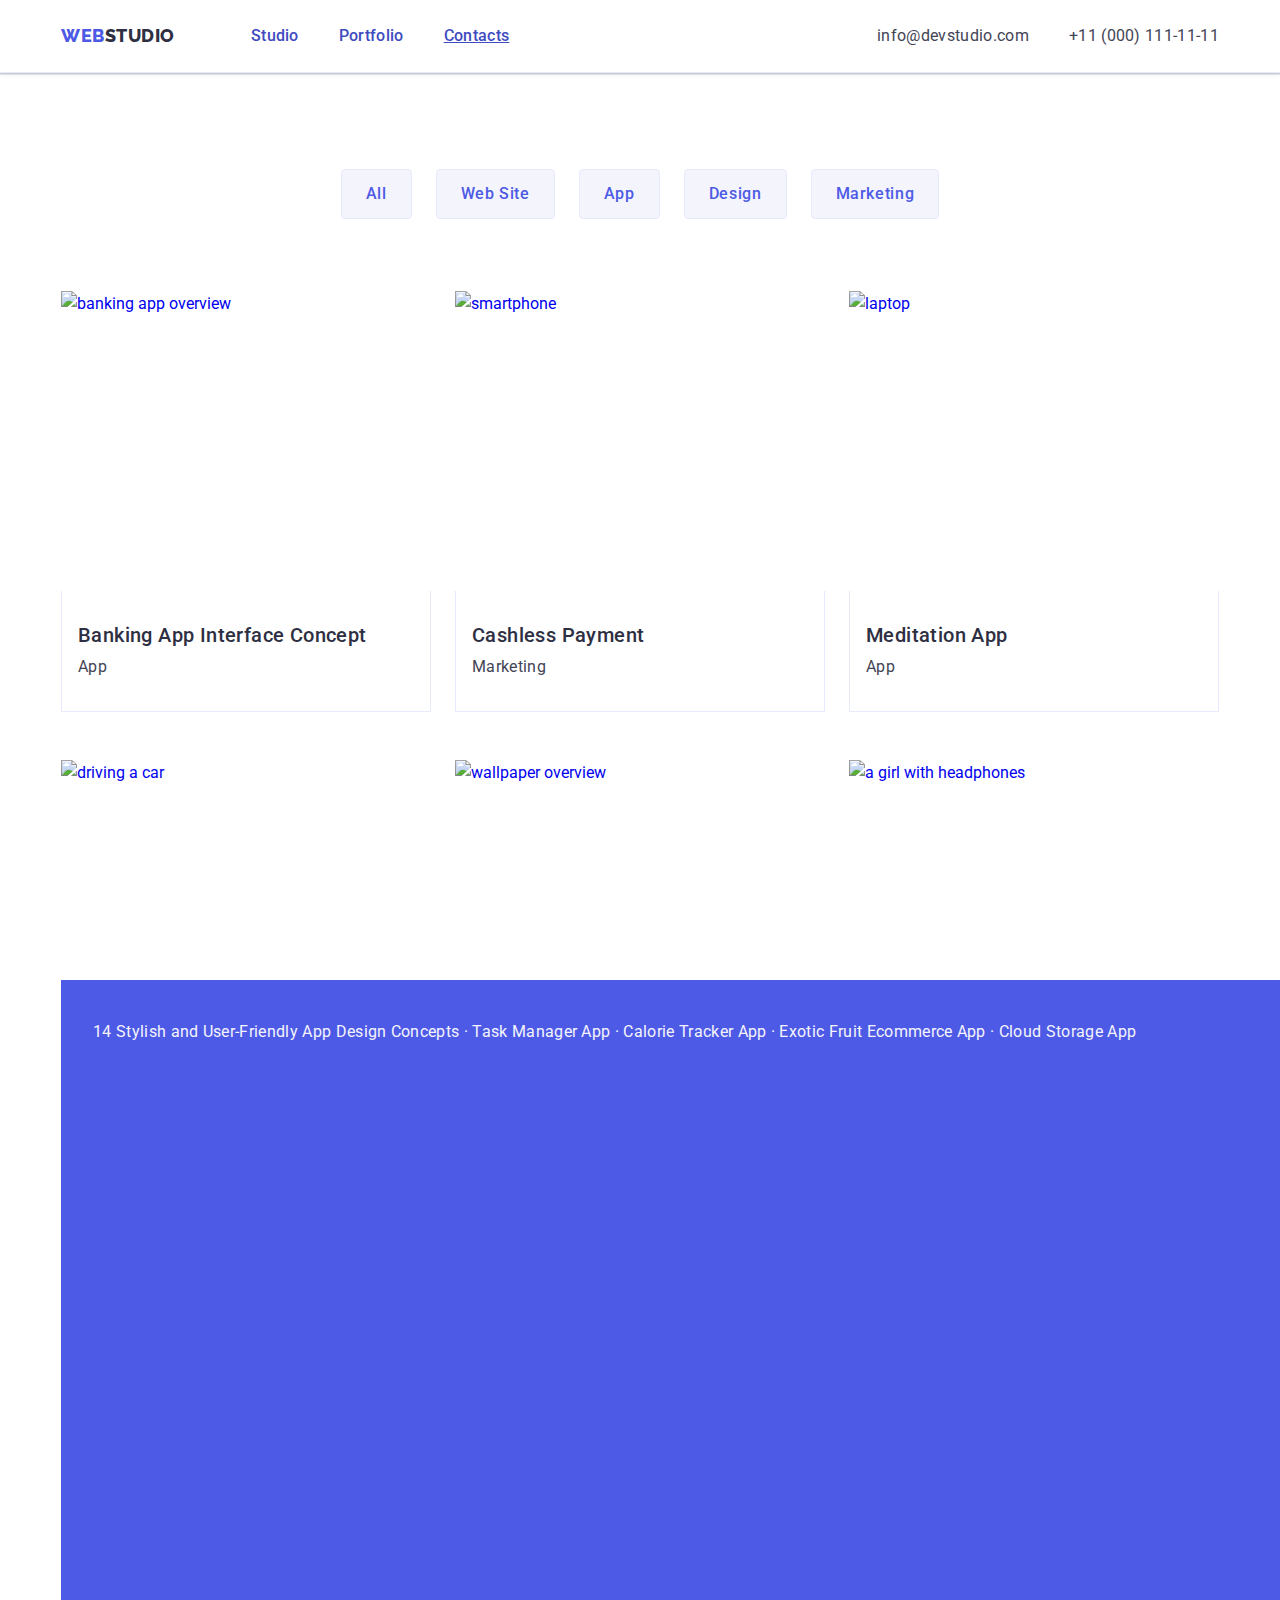
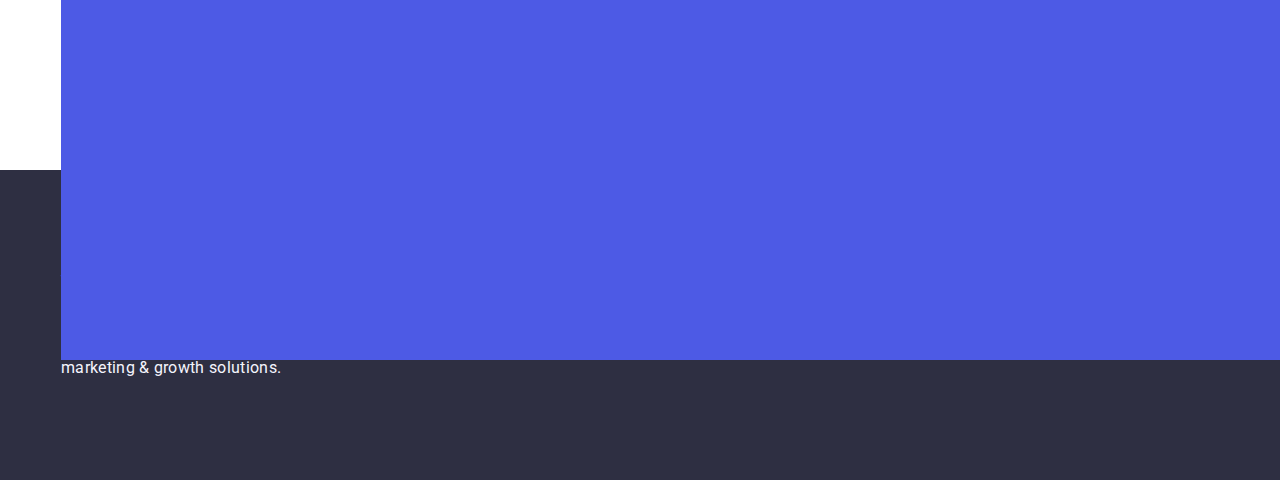
==== portfolio.html @ 482eda30 "c" ====
<!DOCTYPE html>
<html lang="en">
<head>
    <meta charset="UTF-8" />
    <meta http-equiv="X-UA-Compatible" content="IE=edge" />
    <meta name="viewport" content="width-device-width, initial-scale=1.0" />
    <link rel="preconnect" href="https://fonts.googleapis.com">
    <link rel="preconnect" href="https://fonts.gstatic.com" crossorigin>
    <link href="https://fonts.googleapis.com/css2?family=Raleway:wght@800&family=Roboto:wght@400;500;700;900&display=swap" rel="stylesheet">
    <link rel="stylesheet" href="modern-normalize.min.css">
    <link rel="stylesheet" href="./css/styles.css"/>
    <title>Moja strona</title>
   </head>
   <body>
    <header class="header-main">
        <div class="div-header container">
        <nav class="navigation">
            <a  href="./index.html" class="logo link goto">Web<span class="span span-header">Studio</span></a>
            <ul class="menu list">
              <li><a href="./index.html" class="link-first link goto">Studio</a></li>
              <li><a href="./portfolio.html" class="link-first link goto">Portfolio</a></li>
              <li><a href="" class="link-first link">Contacts</a></li>
            </ul>
          </nav>
          <address class="address">
            <ul class="list">
              <li class="list"><a href="mailto:info@devstudio.com" class="second-list link goto">info@devstudio.com</a></li>
              <li class="list"><a href="tel:+110001111111" class="second-list link goto">+11 (000) 111-11-11</a></li>
            </ul>
          </address>
        </div>
    </header>
    <main>
        
        <section class="first-section-portfolio">
            <div class="container">
            <h1 class="h-first visually-hidden">About us</h1>
            <ul class="button-list list">
                <li><button type="button" class="btn press">All</button></li>
                <li><button type="button" class="btn press">Web Site</button></li>
                <li><button type="button" class="btn press">App</button></li>
                <li><button type="button" class="btn press">Design</button></li>
                <li><button type="button" class="btn press">Marketing</button></li>
            </ul>
            <ul class="app-list list">
                <li class="point-first">
                   <a href="./images/image1.jpg" class="apps link goto">
                    <div>
                    <img class="img" src="./images/image1.jpg" alt="banking app overview" width="360" height="300"/>
                    <p class="p-desc">14 Stylish and User-Friendly App Design Concepts · Task Manager App · Calorie Tracker App · Exotic Fruit Ecommerce App · Cloud Storage App</p>
                  </div class="img-wrapper">
                    <div class="app-category">
                    <h2 class="app-header header-list">Banking App Interface Concept</h2>
                    <p class="pph paragraph">App</p>  </div></a>
               
                </li>
                <li class="point-first">
                    <a href="./images/image2.jpg" class="apps link goto">
            <img class="img" src="./images/image2.jpg" alt="smartphone" width="360" height="300"/>
            <div class="app-category">
            <h2 class="app-header header-list">Cashless Payment</h2>
            <p class="pph paragraph">Marketing</p>  </div></a>
       
                </li>
                <li class="point-first">
                    <a href="./images/image3.jpg" class="apps link goto">
                    <img class="img" src="./images/image3.jpg" alt="laptop" width="360" height="300"/>
                    <div class="app-category">
                    <h2 class="app-header header-list">Meditation App</h2>
                    <p class="pph paragraph">App</p></div></a>
                </li>
                <li class="point-first">
                    <a href="./images/image4.jpg" class="apps link goto">
                    <img class="img" src="./images/image4.jpg" alt="driving a car" width="360" height="300"/>
                    <div class="app-category">
                    <h2 class="app-header header-list">Taxi Service</h2>
                    <p class="pph paragraph">Marketing</p></div></a>
                
                </li>
                <li class="point-first">
                    <a href="./images/image5.jpg" class="apps link goto">
                    <img class="img" src="./images/image5.jpg" alt="wallpaper overview" width="360" height="300"/>
                    <div class="app-category">
                    <h2 class="app-header header-list">Screen Illustrations</h2>
                    <p class="pph paragraph">Design</p>  </div></a>
              
                </li>
                <li class="point-first">
                    <a href="./images/image6.jpg" class="apps link goto">
                    <img class="img" src="./images/image6.jpg" alt="a girl with headphones" width="360" height="300"/>
                    <div class="app-category">
                    <h2 class="app-header header-list">Online Courses</h2>
                    <p class="pph paragraph">Marketing</p></div></a>
              
                </li>
                <li class="point-first">
                    <a href="./images/image7.jpg" class="apps link goto">
                    <img class="img" src="./images/image7.jpg" alt="instagram posts" width="360" height="300"/>
                    <div class="app-category">
                    <h2 class="app-header header-list">Instagram Stories Concept</h2>
                    <p class="pph paragraph">Design</p></div></a>
                    
                </li>
                <li class="point-first">
                    <a href="./images/image8.jpg" class="apps link goto">
                    <img class="img" src="./images/image8.jpg" alt="food in bag" width="360" height="300"/>
                    <div class="app-category">
                    <h2 class="app-header header-list">Organic Food</h2>
                    <p class="pph paragraph">Web Site</p></div></a>
                
                </li>
                <li class="point-first">
                    <a href="./images/image9.jpg" class="apps link goto">
                    <img class="img" src="./images/image9.jpg" alt="a coffee" width="360" height="300"/>
                    <div class="app-category">
                    <h2 class="app-header header-list">Fresh Coffee</h2>
                    <p class="pph paragraph">Web Site</p> </div></a>
                    
                </li>
            </ul>
        </div>
        </section>
   
    </main>
    <footer class="footer">
        <div class="footer-wrapper container">
            <div class="footer-wrapper-second">
        <a href="./portfolio.html" class="footer-logo logo link goto">Web<span class="span highlight-two">Studio</span></a>
        <p class="pph logo-index">Increase the flow of customers and sales for your business with digital
            marketing & growth solutions.</p>
        </div>
        <div>
            <p class="pph social-media">Social media</p>
            <ul class="footer-sm-list">
                <li class="li-sm">
                    <a href="" class="sm-link goto">
              <svg class="footer-sm-icon" width="24" height="24">
                <use href="./images/icons.svg#icon-instagram"></use>
              </svg>
                    </a>
                  </li>
                  <li class="li-sm">
                    <a href="" class="sm-link goto">
                      <svg class="footer-sm-icon" width="24" height="24">
                        <use href="./images/icons.svg#icon-twitter"></use>
                      </svg>
                            </a>
                  </li>
                  <li class="li-sm">
                    <a href="" class="sm-link goto">
                      <svg class="footer-sm-icon" width="24" height="24">
                        <use href="./images/icons.svg#icon-facebook"></use>
                      </svg>
                            </a>
                  </li>
                  <li class="li-sm">
                    <a href="" class="sm-link goto">
                      <svg class="footer-sm-icon" width="24" height="24">
                        <use href="./images/icons.svg#icon-linkedin"></use>
                      </svg>
                            </a>
                  </li>
            </ul>
            </div>
        </div>
    </footer>
    <script src="./modal.js"></script>
   </body>
   </html>
---- css/styles.css ----
:root {
    --first-color-text: #000;
    --second-color-text: #4D5AE5;
    --third-color-text: #434455;
    --fourth-color-text: #2e2f42;
    --fifth-color-text:#F4F4FD;
    --sixth-color-text: #404bbf;
    --seventh-color-text: #8e8f99;
    --color-white: #FFFFFF;
}
* {
    margin: 0;
    padding: 0;
    }
.header-main {
    background-color: var(--color-white);
    border-bottom: 1px solid #e7e9fc;
    height: 72px;
    box-shadow:  0px 2px 1px rgba(46, 47, 66, 0.08), 0px 1px 1px rgba(46, 47, 66, 0.16), 0px 1px 6px rgba(46, 47, 66, 0.08);

}
.div-header {
    padding-top: 24px;
    padding-bottom: 24px;
    display: flex;
    justify-content: space-between;
    align-items: center;
    
}
.container {
    width: 1158px;
    padding: 0 15px;
    margin: 0 auto;
}
.navigation {
    display: flex;
    justify-content: center;
    align-items: center;
}
.span {
    color: var(--fourth-color-text)
}
.span-header:hover {
    color:#404bbf;
}

.menu {
    display: flex;
    gap: 40px;

}
.menu-list {
    display: flex;
    justify-content: space-between;
    align-items: center;
} 
.list {
    list-style: none;
    display: flex;
    gap: 40px;
}
.button-list {
    justify-content: center;
    gap: 24px; 
    margin-bottom: 72px;
}
.address {
    font-style: normal;
    display: flex;
    justify-content: center;
    align-items: center;
}
.link:hover {
    color: #404bbf,
}
body {
    font-family: "Roboto", sans-serif;
    color: var(--third-color-text);
    background-color: var(--color-white);
line-height: 1.6;
cursor: pointer;
}
.h-first {
    margin:0 auto 48px;
    font-size: 56px;
    line-height: 1.07;
    display: flex;
    justify-content: center;
    text-align: center;
    letter-spacing: 0.02em;
    color: var(--color-white);
    max-width: 496px; 
}
.h-third {
    font-size: 36px;
    line-height: 1.11;
    letter-spacing: 0.02em;
    text-align: center;
    text-transform: capitalize;
    color: var(--fourth-color-text);
    margin-bottom: 72px;
}
.list-third {
    gap: 24px;
}
.li-third {
    width: calc((100% - 48px) / 3);
}
.list-fourth {
    background-color: var(--color-white);
    width: calc((100% - 72px) / 4);
    border-radius: 0px 0px 4px 4px;
    box-shadow: 0px 1px 6px rgba(46, 47, 66, 0.08), 0px 1px 1px rgba(46, 47, 66, 0.16), 0px 2px 1px rgba(46, 47, 66, 0.08);
}
.last-list {
    gap: 24px;
    display: flex;
    justify-content: center;
    align-items: center;
}
.employees {
    padding: 32px 0px;
}
.name {
    text-align: center;
    margin-bottom: 8px;
}
.role {
    text-align: center;
}
.header-list {
    line-height: 1.2;
    letter-spacing: 0.02em;
    font-weight: 500; 
    font-size: 20px;
    color: var(--fourth-color-text);

}
.goto {
    text-decoration: none;
}
.paragraph {
    line-height: 1.5;
    letter-spacing: 0.02em;
}

.sm-list {
    display: flex;
    justify-content: center;
    gap: 24px;
    list-style: none;
}

.sm-icons {
    width: 40px;
    height: 40px;
}
.sm-site {
    width: 100%;
    height: 100%;
    background-color: var(--second-color-text);
    border-radius: 50%;
    display: flex;
    align-items: center;
    justify-content: center;
    transition: background-color 250ms cubic-bezier(0.4, 0, 0.2, 1);
}
.sm-site:hover {
    background-color: var(--sixth-color-text)
}
.sm-site:focus {
    background-color: var(--sixth-color-text)
}
.icon {
    fill: var(--fifth-color-text)
}
.hth {
    font-size: 20px;
    font-weight: 500;
    color: var(--fourth-color-text);
}
.pph {
    font-size: 16px;
    color: var(--third-color-text);
}

.app-list {
    justify-content: center; 
    gap: 24px;
    flex-wrap: wrap;
    row-gap: 48px;
}
.app-category {
    padding: 32px 16px;
    border: 1px solid #e7e9fc; 
    border-top: none;
}
.app-header {
    margin-bottom: 8px;
}
.apps {
    display: block;
    box-shadow: 250ms cubic-bezier(0.4, 0, 0.2, 1);
}
.apps:hover {
    box-shadow: 0px 1px 6px rgba(46, 47, 66, 0.08), 0px 1px 1px rgba(46, 47, 66, 0.16), 0px 2px 1px rgba(46, 47, 66, 0.08); 
    transform: translateY(0%);
}
.apps:focus {
    box-shadow: 0px 1px 6px rgba(46, 47, 66, 0.08), 0px 1px 1px rgba(46, 47, 66, 0.16), 0px 2px 1px rgba(46, 47, 66, 0.08);
    transform: translateY(0%);
}
.img {
    display: block;
    width: 100%;
}
.img-wrapper {
    position: relative;
    overflow: hidden;   
}
.p-desc {
    position: absolute;
    top: 0;
    font-size: 16px; 
    line-height: 1.5; 
    letter-spacing: 0.02em;
    color: var(--fifth-color-text);
    padding: 40px 32px;
    background-color: #4d5ae5;
    height: 100%;
    width: 100%;
    transform: translateY(100%);
    transition: transform 250ms cubic-bezier(0.4, 0, 0.2, 1);
}
.btn {
color: var(--color-white);
background-color: var(--second-color-text);
font-weight: 500;
font-size: 16px;
line-height: 1.5;
letter-spacing: 0.04em;
font-family: "Roboto", sans-serif;
cursor:pointer;
}
.button {
    margin:auto;
    background-color:  var(--second-color-text);
    display: block;
    min-width: 169px;
    height: 56px;
    border: none;
    border-radius: 4px;
padding: 16px 32px;
transition: background-color 250ms cubic-bezier(0.4, 0, 0.2, 1);
}
.button:hover {
    background-color: #404BBF;
}
button:focus {
    background-color:  #404BBF;
}

.goto:hover  {
    color:var(--color-white);
}
.press {
    color: var(--second-color-text);
    background-color: var(--fifth-color-text);
    padding: 12px 24px;
    border: 1px solid #e7e9fc;
    border-radius: 4px;
    transition: color 250ms cubic-bezier(0.4, 0, 0.2, 1), background-color 250ms cubic-bezier(0.4, 0, 0.2, 1), border-color 250ms cubic-bezier(0.4, 0, 0.2, 1), box-shadow 250ms cubic-bezier(0.4, 0, 0.2, 1);
}
.press:hover {
    color: var(--color-white);
    background-color: #404BBF;
    border: 1px solid transparent;
    box-shadow: 0px 3px 1px rgba(0, 0, 0, 0.1), 0px 2px 1px rgba(0, 0, 0, 0.08), 0px 2px 2px rgba(0, 0, 0, 0.12); 
}
.press:focus {
    color:  var(--color-white);
    background-color: #404BBF;
    border: 1px solid transparent;
    box-shadow: 0px 3px 1px rgba(0, 0, 0, 0.1), 0px 2px 1px rgba(0, 0, 0, 0.08), 0px 2px 2px rgba(0, 0, 0, 0.12);
}
.highlight:hover, .highlight-two:hover {
    color:#404bbf; 
}

.logo {
    font-size: 18px;
    font-style:normal;
    font-family: "Raleway", sans-serif;
    font-weight: 800;
    line-height: 1.17;
    letter-spacing: 0.03em;
    text-decoration: none;
    text-transform: uppercase;
    color: var(--second-color-text);
    margin-right: 76px;
}
.link-first {
    display: inline-block;
    font-weight: 500;
    line-height: 1.5;
    letter-spacing: 0.02em;
    color: var(--fourth-color-text);
    padding: 24px 0;
    position: relative;
   color: var(--sixth-color-text);
   transition: color 250ms cubic-bezier(0.4, 0, 0.2, 1);
}
.link-first:hover {
    color:#404bbf;
}
.link-first:focus {
    color:#404bbf;
}
.link-first::after {
    content: '';
    position: absolute;
    left: 0;
    bottom: -1px;
    height: 4px;
    background-color: var(--sixth-color-text);
    border-radius: 2px;
}
.logo link {
   color: var(--fourth-color-text);
   font-family: "Raleway", sans-serif;
   font-size: 18px;
   font-style: normal;
   font-weight: 800;
   line-height: 1.17;
   letter-spacing: 0.03em;
   text-transform: uppercase;
    text-decoration: none;
}
.logo:hover {
    color:var(--sixth-color-text);
}
.first-list {
    font-size: 16px;
    font-weight: 500;
    color: var(--fourth-color-text);
}

.first-section-portfolio {
    padding: 96px 0 120px 0;
flex-shrink: 0;
}
.first-section {
    background-color: var(--fourth-color-text);
    padding: 188px 0;
    background-image: linear-gradient(rgba(46, 47, 66, 0.7), rgba(46, 47, 66, 0.7)), url(./images/peopleoffice.jpg);
    max-width: 1440px;
    background-repeat: no-repeat; 
    background-position: center;
    background-size: cover;
    margin: auto;

}
.second-list {
    font-size: 16px;
    color: var(--third-color-text);
    line-height: 1.5; 
    letter-spacing: 0.02em;
    gap: 24px;
    transition: color 250ms cubic-bezier(0.4, 0, 0.2, 1); 
}
.second-list:hover, .second-list:focus {
    color: #404BBF;
}
.icon-wapper {
    display: flex;
    align-items: center;
    justify-content: center;
    height: 112px; 
    background-color: #f4f4fd;
    border-radius: 4px;
    margin-bottom: 8px;
}
.section {
    padding: 120px 0;
}
.second-h {
    line-height: 1.2;
    letter-spacing: 0.02em;
    margin-bottom: 8px;
}
.points {
    margin-bottom: 8px; 
}
.visually-hidden {
    position: absolute;
  width: 1px;
  height: 1px;
  margin: -1px;
  border: 0;
  padding: 0;
  white-space: nowrap;
  clip-path: inset(100%);
  clip: rect(0 0 0 0);
  overflow: hidden;
  visibility: hidden;
}
.about-us {
    width: calc((100% - 72px) / 4);

}
.third-section {
    padding-bottom: 120px;
}
.fourth-section {
    background-color: var(--fifth-color-text);
}
.customers-section {
    padding-top: 120px;
    padding-bottom: 120px;
}
.customers-list {
    display: flex;
    gap: 24px;
    list-style: none;
}
.clients {
    width: calc((100% - 120px) / 6);
height: 88px;
}
.clients-link {
    width: 100%;
    height: 100%;
    border: 1px solid #8e8f99;
    border-radius: 4px;
    display: flex;
    align-items: center;
    justify-content: center;
    color: var(--seventh-color-text);
    transition: border-color 250ms cubic-bezier(0.4, 0, 0.2, 1), color 250ms cubic-bezier(0.4, 0, 0.2, 1);
}
.clients-link:hover {
    border-color: var(--sixth-color-text);
    color: var(--sixth-color-text);
}
.clients-link:focus {
    border-color: var(--sixth-color-text);
    color: var(--sixth-color-text);
}
.clients-icon {
    fill: currentColor;
}
.footer-wrapper {
    display: flex;
    align-items: baseline;
}
.footer-wrapper-second {
    margin-right: 120px;
}
.highlight-two {
    color: var(--fifth-color-text);
    font-size: 18px;
    font-weight: 800;
}
.footer-logo {
    font-family: "Raleway", sans-serif;
    font-size: 18px;
    line-height: 1.17;
    letter-spacing: 0.03em;
    text-transform: uppercase;
    font-weight: 800;
    color: var(--second-color-text);
    display: inline-block;
    margin-bottom: 16px; 
}
.footer {
    background-color: var(--fourth-color-text);
    padding: 100px 0;
}
.logo-index {
    line-height: 1.5;
    color: var(--fifth-color-text);
    letter-spacing: 0.02em;
    width: 264px;
    height: 72px;

}
.social-media {
    font-weight: 500;
    font-size: 16px;
    line-height: 1.5;
    letter-spacing: 0.02em;
    color: var(--color-white);
    margin-bottom: 16px;
}
.footer-sm-list {
    display: flex;
    gap: 16px;
    list-style: none;

}
.li-sm {
    height: 40px;
   width: 40px;

}
.sm-link {
    width: 100%;
    height: 100%;
    background-color: var(--second-color-text);
    border-radius: 50%;
    display: flex;
    align-items: center;
    justify-content: center;
    transition: background-color 250ms cubic-bezier(0.4, 0, 0.2, 1);
}
.sm-link:hover {
    background-color: #31d0aa;
}
.sm-link:focus {
    background-color: #31d0aa;
}
.footer-sm-icon {
    fill: var(--fifth-color-text);
}
.point-first {
    width: calc((100% - 48px) / 3);
}
.modal-wapper {
    position: fixed;
    top: 0;
    left: 0;
    width: 100%;
    height: 100%;
    background-color: rgba(46, 47, 66, 0.4);
    transition: opacity 250ms cubic-bezier(0.4, 0, 0.2, 1), visibility 250ms cubic-bezier(0.4, 0, 0.2, 1);
}
.is-hidden {
    opacity: 0;
    visibility: hidden;
    pointer-events: none;
}
.modal {
    position: absolute;
    top: 50%;
    left: 50%;
    transform: translate(-50%, -50%) scale(1);
    width: 408px;
    min-height: 584px;
    background: #fcfcfc; 
   box-shadow: 0px 1px 1px rgba(0, 0, 0, 0.14), 0px 1px 3px rgba(0, 0, 0, 0.12), 0px 2px 1px rgba(0, 0, 0, 0.2);
   border-radius: 4px;
   transition: transform 250ms cubic-bezier(0.4, 0, 0.2, 1);
}
.modal-button {
    position: absolute;
    top: 24px; 
    right: 24px;
    width: 24px; 
    height: 24px;
    border-radius: 50%;
    display: flex;
    align-items: center;
    justify-content: center;
    background-color: #e7e9fc;
    border: 1px solid rgba(0, 0, 0, 0.1);
    padding: 0;
    cursor: pointer;
    transition: background-color 250ms cubic-bezier(0.4, 0, 0.2, 1), border 250ms cubic-bezier(0.4, 0, 0.2, 1);
}
.modal-button:hover {
    background-color: var(--sixth-color-text);
    border: none;
    fill: var(--color-white);
}
.modal-button:focus {
    background-color: var(--sixth-color-text);
    border: none;
    fill: var(--color-white);
}
.modal-icon {
    transition: fill 250ms cubic-bezier(0.4, 0, 0.2, 1);
}
.modal-icon:hover {
    fill: var(--color-white);
}
.modal-icon:focus {
    fill: var(--color-white);
}
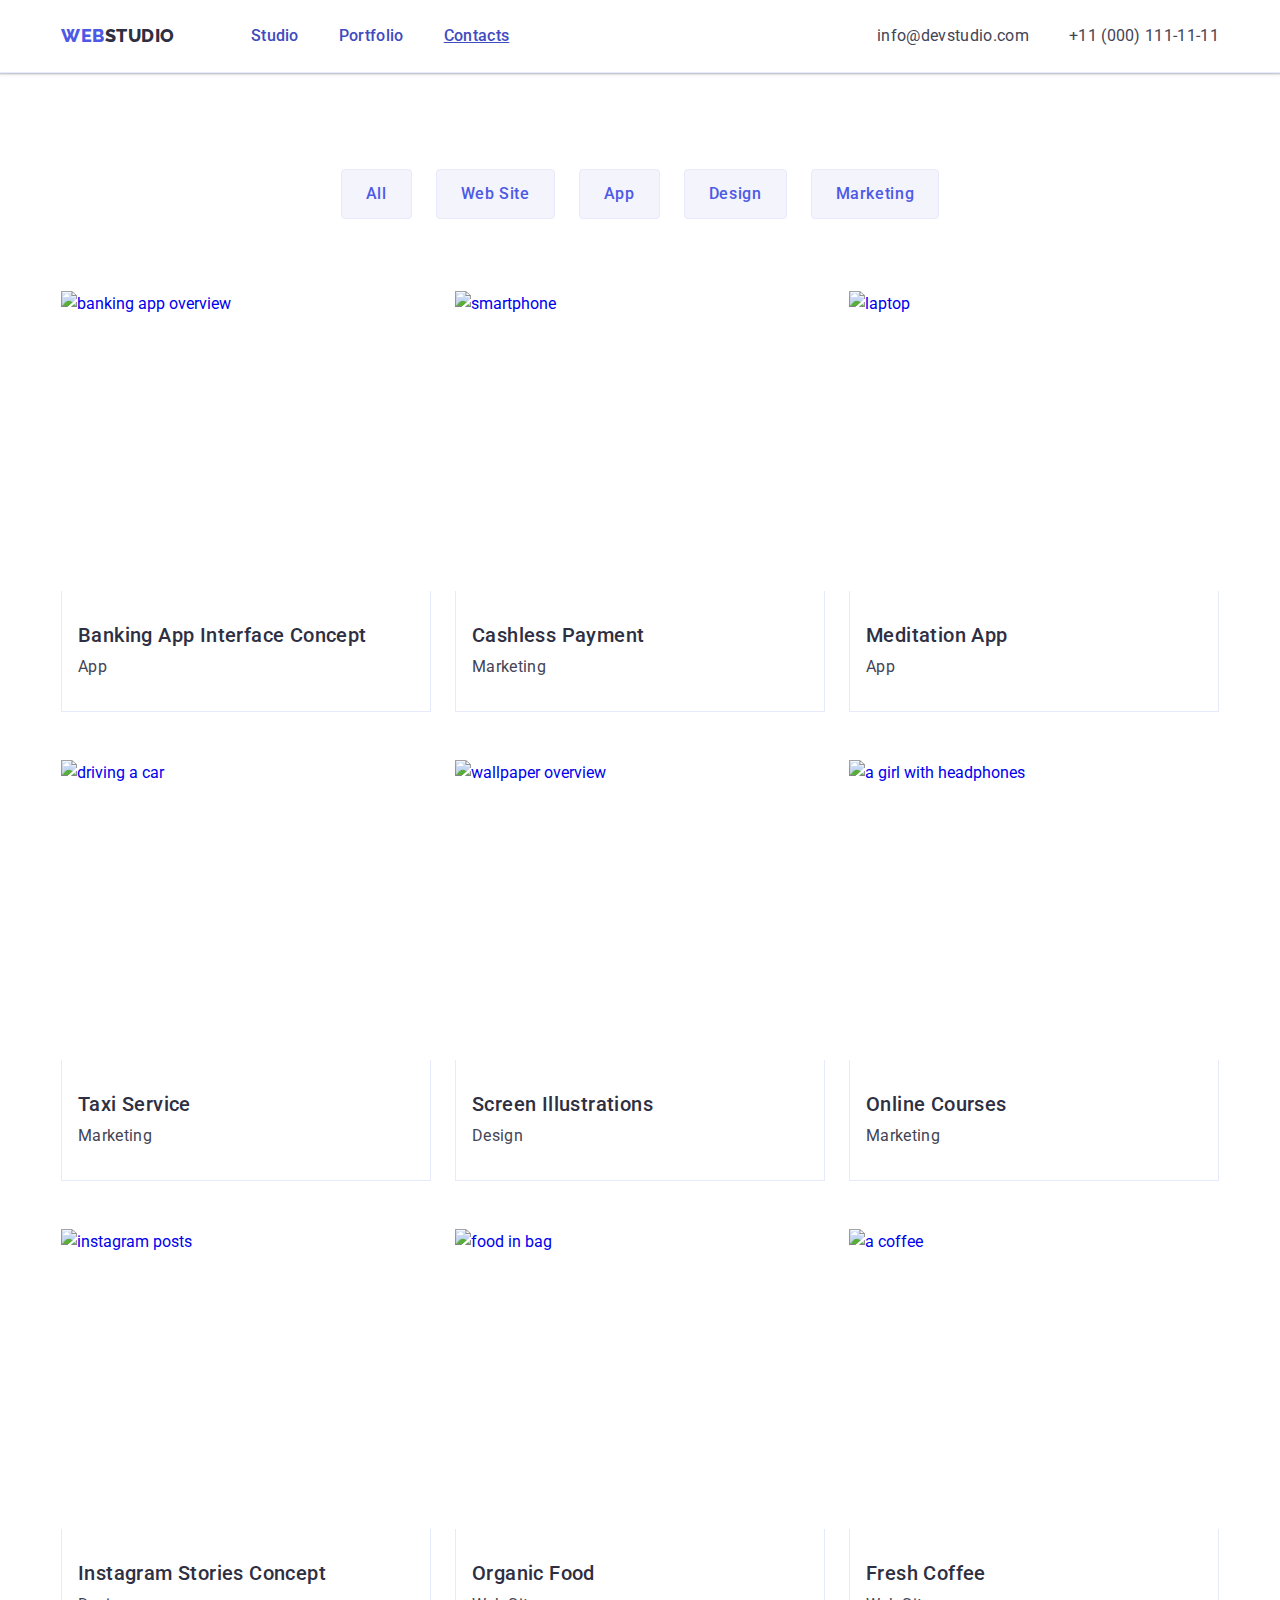
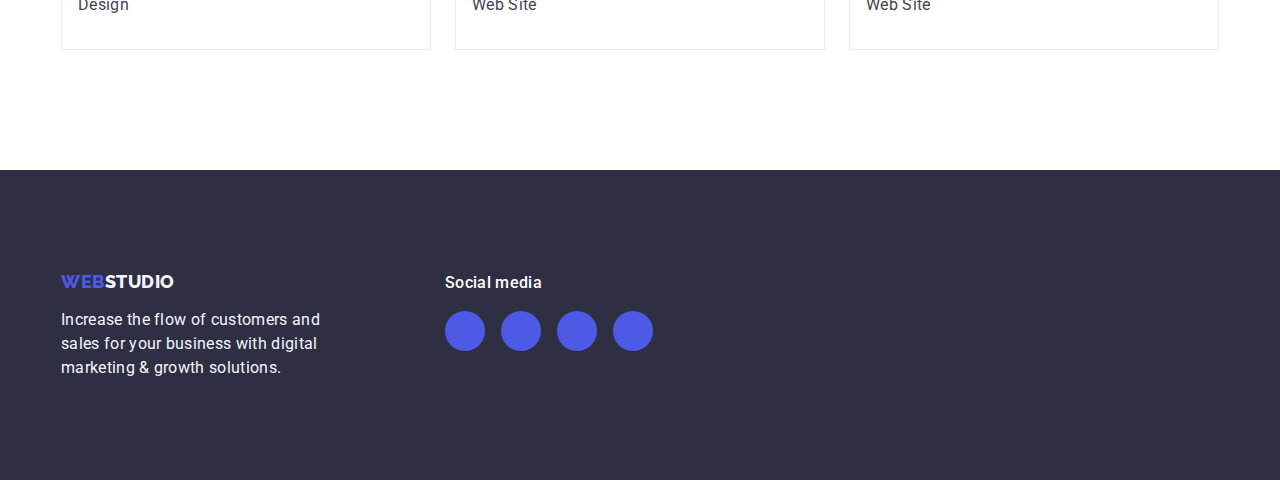
==== commit 72fa7138: "Update portfolio.html" ====
--- a/portfolio.html
+++ b/portfolio.html
@@ -45,10 +45,10 @@
             <ul class="app-list list">
                 <li class="point-first">
                    <a href="./images/image1.jpg" class="apps link goto">
-                    <div>
+                    <div class="img-wrapper">
                     <img class="img" src="./images/image1.jpg" alt="banking app overview" width="360" height="300"/>
                     <p class="p-desc">14 Stylish and User-Friendly App Design Concepts · Task Manager App · Calorie Tracker App · Exotic Fruit Ecommerce App · Cloud Storage App</p>
-                  </div class="img-wrapper">
+                  </div>
                     <div class="app-category">
                     <h2 class="app-header header-list">Banking App Interface Concept</h2>
                     <p class="pph paragraph">App</p>  </div></a>
@@ -56,7 +56,10 @@
                 </li>
                 <li class="point-first">
                     <a href="./images/image2.jpg" class="apps link goto">
+                      <div class="img-wrapper">
             <img class="img" src="./images/image2.jpg" alt="smartphone" width="360" height="300"/>
+            <p class="p-desc">14 Stylish and User-Friendly App Design Concepts · Task Manager App · Calorie Tracker App · Exotic Fruit Ecommerce App · Cloud Storage App</p>
+          </div>
             <div class="app-category">
             <h2 class="app-header header-list">Cashless Payment</h2>
             <p class="pph paragraph">Marketing</p>  </div></a>
@@ -64,14 +67,20 @@
                 </li>
                 <li class="point-first">
                     <a href="./images/image3.jpg" class="apps link goto">
+                      <div class="img-wrapper">
                     <img class="img" src="./images/image3.jpg" alt="laptop" width="360" height="300"/>
+                    <p class="p-desc">14 Stylish and User-Friendly App Design Concepts · Task Manager App · Calorie Tracker App · Exotic Fruit Ecommerce App · Cloud Storage App</p>
+                  </div>
                     <div class="app-category">
                     <h2 class="app-header header-list">Meditation App</h2>
                     <p class="pph paragraph">App</p></div></a>
                 </li>
                 <li class="point-first">
                     <a href="./images/image4.jpg" class="apps link goto">
+                      <div class="img-wrapper">
                     <img class="img" src="./images/image4.jpg" alt="driving a car" width="360" height="300"/>
+                    <p class="p-desc">14 Stylish and User-Friendly App Design Concepts · Task Manager App · Calorie Tracker App · Exotic Fruit Ecommerce App · Cloud Storage App</p>
+                  </div>
                     <div class="app-category">
                     <h2 class="app-header header-list">Taxi Service</h2>
                     <p class="pph paragraph">Marketing</p></div></a>
@@ -79,7 +88,10 @@
                 </li>
                 <li class="point-first">
                     <a href="./images/image5.jpg" class="apps link goto">
+                      <div class="img-wrapper">
                     <img class="img" src="./images/image5.jpg" alt="wallpaper overview" width="360" height="300"/>
+                    <p class="p-desc">14 Stylish and User-Friendly App Design Concepts · Task Manager App · Calorie Tracker App · Exotic Fruit Ecommerce App · Cloud Storage App</p>
+                  </div>
                     <div class="app-category">
                     <h2 class="app-header header-list">Screen Illustrations</h2>
                     <p class="pph paragraph">Design</p>  </div></a>
@@ -87,7 +99,10 @@
                 </li>
                 <li class="point-first">
                     <a href="./images/image6.jpg" class="apps link goto">
+                      <div class="img-wrapper">
                     <img class="img" src="./images/image6.jpg" alt="a girl with headphones" width="360" height="300"/>
+                    <p class="p-desc">14 Stylish and User-Friendly App Design Concepts · Task Manager App · Calorie Tracker App · Exotic Fruit Ecommerce App · Cloud Storage App</p>
+                  </div>
                     <div class="app-category">
                     <h2 class="app-header header-list">Online Courses</h2>
                     <p class="pph paragraph">Marketing</p></div></a>
@@ -95,7 +110,10 @@
                 </li>
                 <li class="point-first">
                     <a href="./images/image7.jpg" class="apps link goto">
+                      <div class="img-wrapper">
                     <img class="img" src="./images/image7.jpg" alt="instagram posts" width="360" height="300"/>
+                    <p class="p-desc">14 Stylish and User-Friendly App Design Concepts · Task Manager App · Calorie Tracker App · Exotic Fruit Ecommerce App · Cloud Storage App</p>
+                  </div>
                     <div class="app-category">
                     <h2 class="app-header header-list">Instagram Stories Concept</h2>
                     <p class="pph paragraph">Design</p></div></a>
@@ -103,7 +121,10 @@
                 </li>
                 <li class="point-first">
                     <a href="./images/image8.jpg" class="apps link goto">
+                      <div class="img-wrapper">
                     <img class="img" src="./images/image8.jpg" alt="food in bag" width="360" height="300"/>
+                    <p class="p-desc">14 Stylish and User-Friendly App Design Concepts · Task Manager App · Calorie Tracker App · Exotic Fruit Ecommerce App · Cloud Storage App</p>
+                  </div>
                     <div class="app-category">
                     <h2 class="app-header header-list">Organic Food</h2>
                     <p class="pph paragraph">Web Site</p></div></a>
@@ -111,7 +132,10 @@
                 </li>
                 <li class="point-first">
                     <a href="./images/image9.jpg" class="apps link goto">
+                      <div class="img-wrapper">
                     <img class="img" src="./images/image9.jpg" alt="a coffee" width="360" height="300"/>
+                    <p class="p-desc">14 Stylish and User-Friendly App Design Concepts · Task Manager App · Calorie Tracker App · Exotic Fruit Ecommerce App · Cloud Storage App</p>
+                  </div>
                     <div class="app-category">
                     <h2 class="app-header header-list">Fresh Coffee</h2>
                     <p class="pph paragraph">Web Site</p> </div></a>
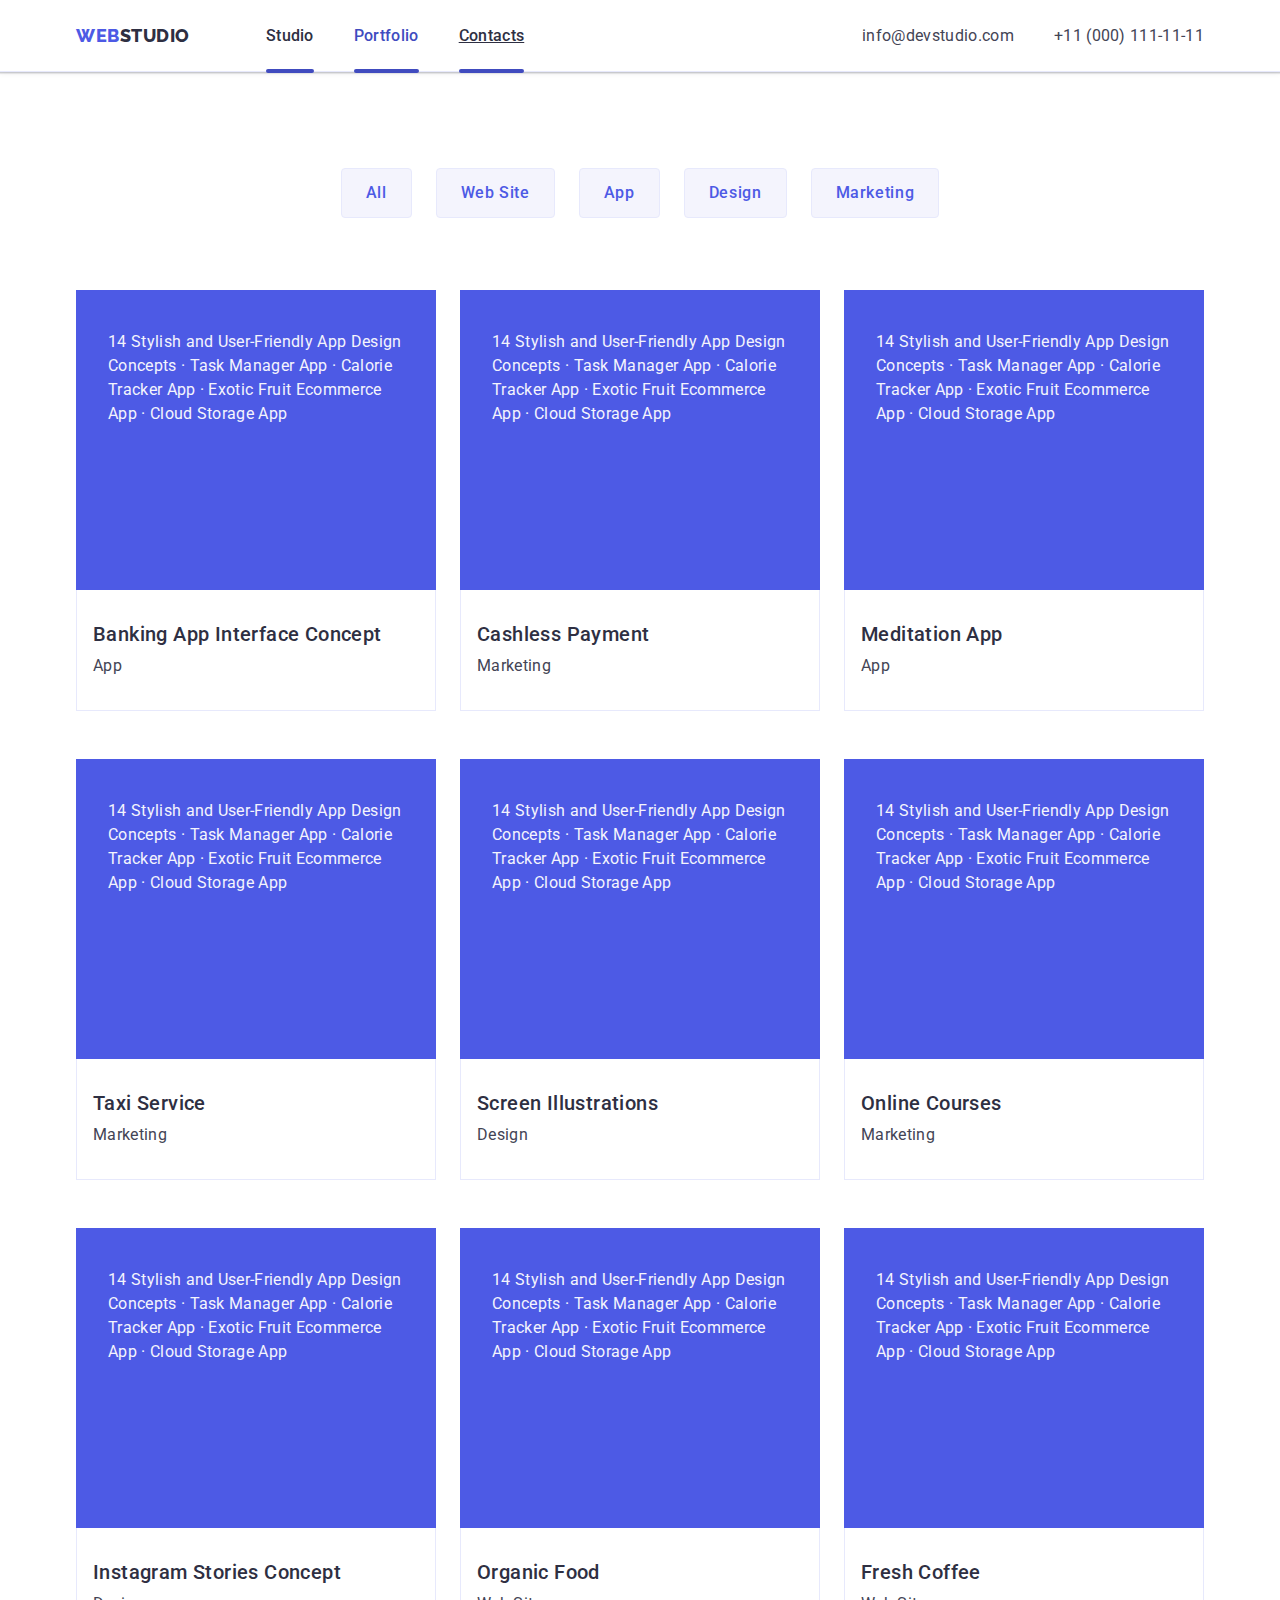
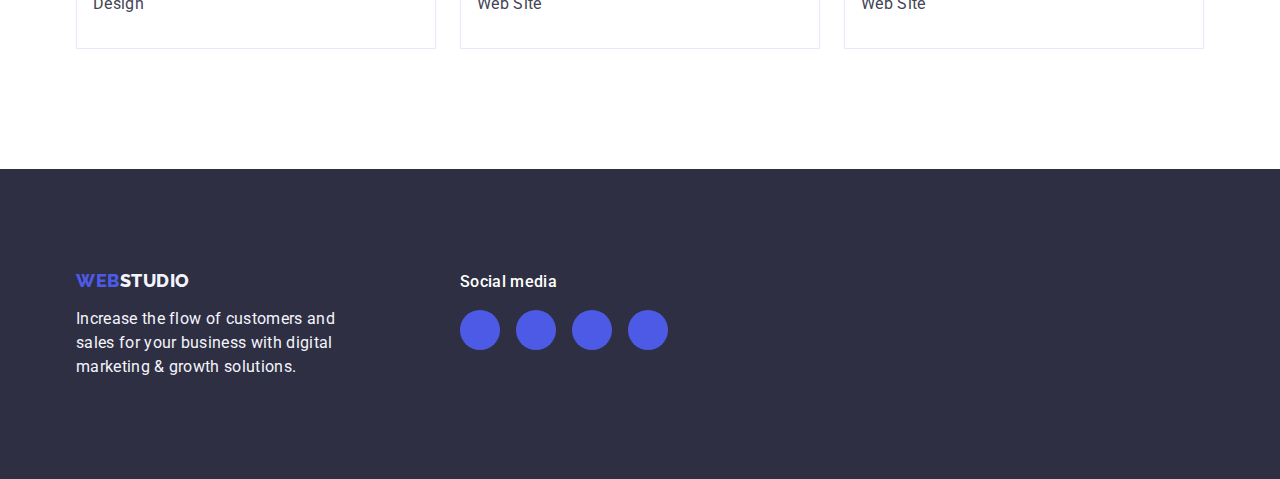
==== commit b94083a2: "c" ====
--- a/portfolio.html
+++ b/portfolio.html
@@ -18,7 +18,7 @@
             <a  href="./index.html" class="logo link goto">Web<span class="span span-header">Studio</span></a>
             <ul class="menu list">
               <li><a href="./index.html" class="link-first link goto">Studio</a></li>
-              <li><a href="./portfolio.html" class="link-first link goto">Portfolio</a></li>
+              <li><a href="./portfolio.html" class="link-first link goto link-active">Portfolio</a></li>
               <li><a href="" class="link-first link">Contacts</a></li>
             </ul>
           </nav>
--- a/css/styles.css
+++ b/css/styles.css
@@ -11,6 +11,7 @@
 * {
     margin: 0;
     padding: 0;
+    box-sizing: border-box;
     }
 .header-main {
     background-color: var(--color-white);
@@ -200,15 +201,15 @@
 }
 .apps {
     display: block;
-    box-shadow: 250ms cubic-bezier(0.4, 0, 0.2, 1);
+    transition: box shadow 250ms cubic-bezier(0.4, 0, 0.2, 1);
 }
 .apps:hover {
     box-shadow: 0px 1px 6px rgba(46, 47, 66, 0.08), 0px 1px 1px rgba(46, 47, 66, 0.16), 0px 2px 1px rgba(46, 47, 66, 0.08); 
-    transform: translateY(0%);
+
 }
 .apps:focus {
     box-shadow: 0px 1px 6px rgba(46, 47, 66, 0.08), 0px 1px 1px rgba(46, 47, 66, 0.16), 0px 2px 1px rgba(46, 47, 66, 0.08);
-    transform: translateY(0%);
+
 }
 .img {
     display: block;
@@ -229,9 +230,10 @@
     background-color: #4d5ae5;
     height: 100%;
     width: 100%;
-    transform: translateY(100%);
     transition: transform 250ms cubic-bezier(0.4, 0, 0.2, 1);
 }
+.goto:hover .p-desc, .goto:focus .p-desc { 
+    transform: translateY(0%); }
 .btn {
 color: var(--color-white);
 background-color: var(--second-color-text);
@@ -307,8 +309,10 @@
     color: var(--fourth-color-text);
     padding: 24px 0;
     position: relative;
-   color: var(--sixth-color-text);
    transition: color 250ms cubic-bezier(0.4, 0, 0.2, 1);
+}
+.link-active {
+    color: var(--sixth-color-text);
 }
 .link-first:hover {
     color:#404bbf;
@@ -324,6 +328,7 @@
     height: 4px;
     background-color: var(--sixth-color-text);
     border-radius: 2px;
+    width: 100%;
 }
 .logo link {
    color: var(--fourth-color-text);
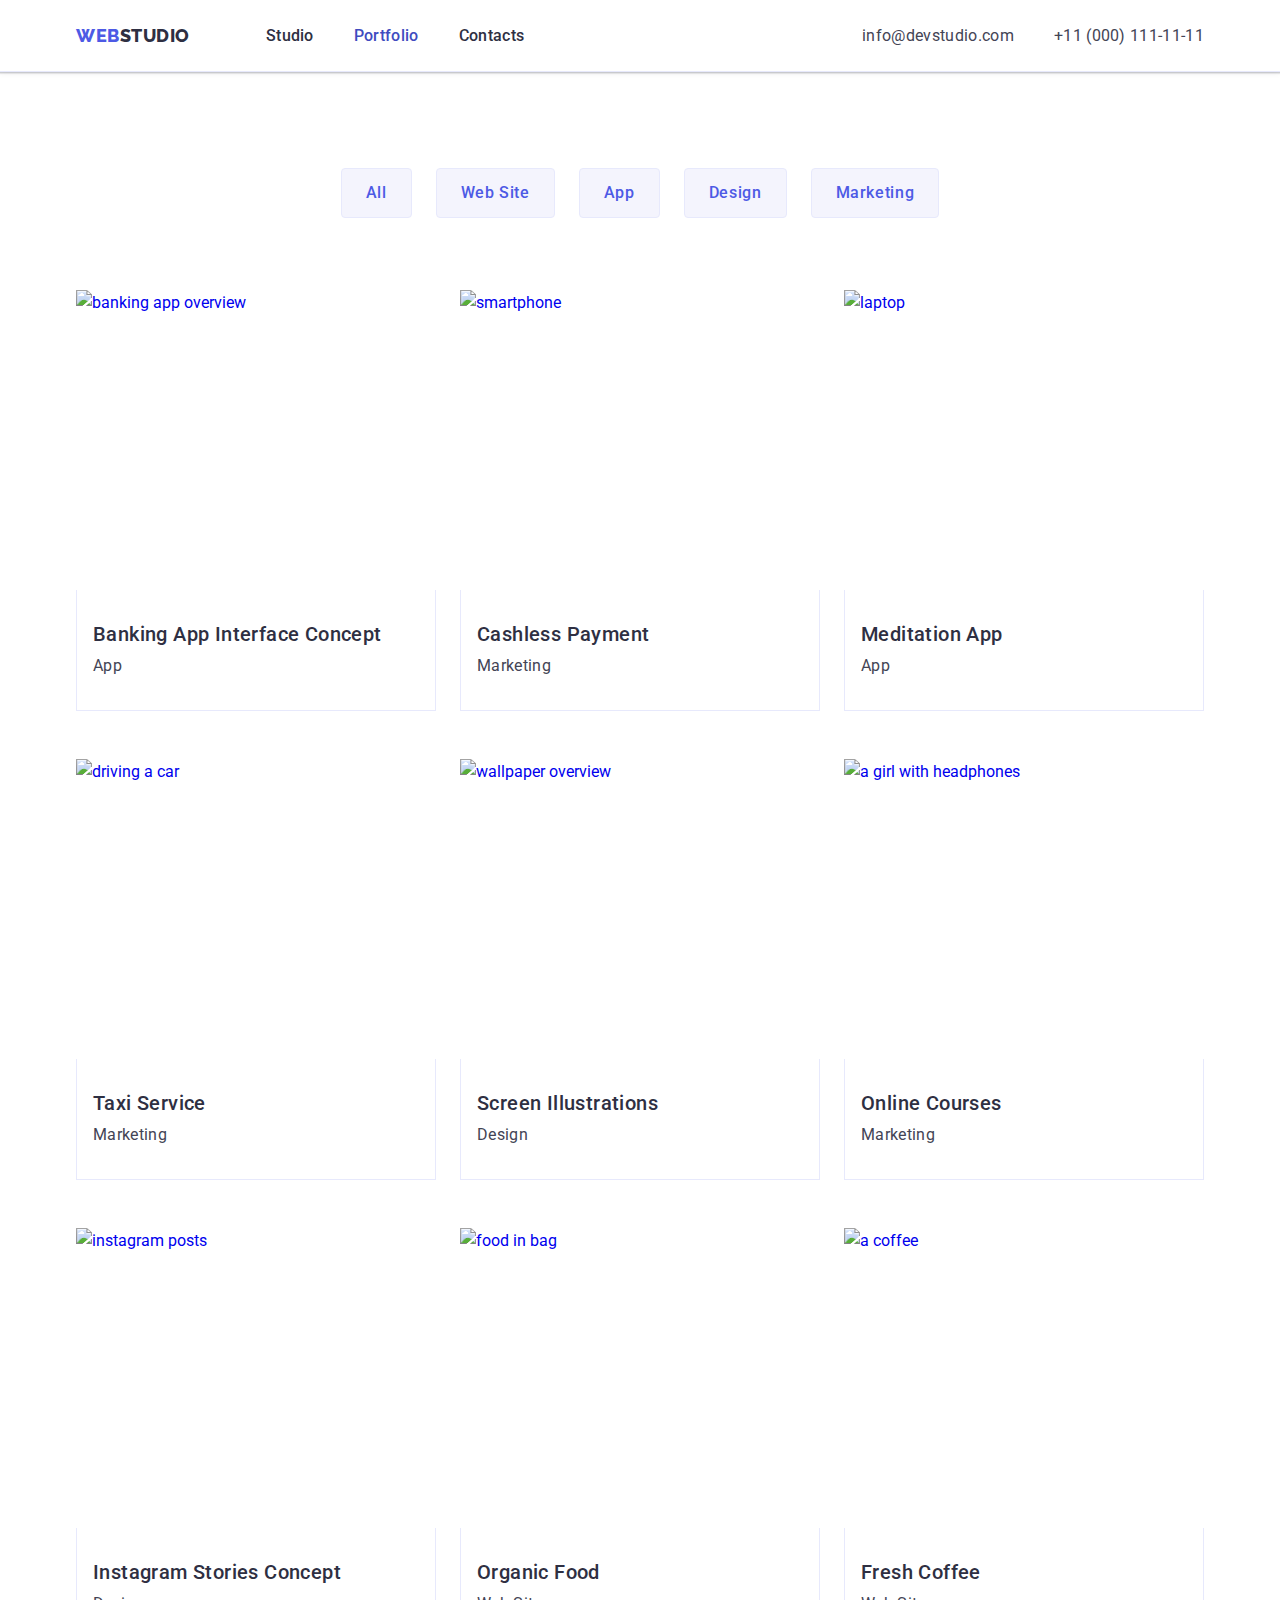
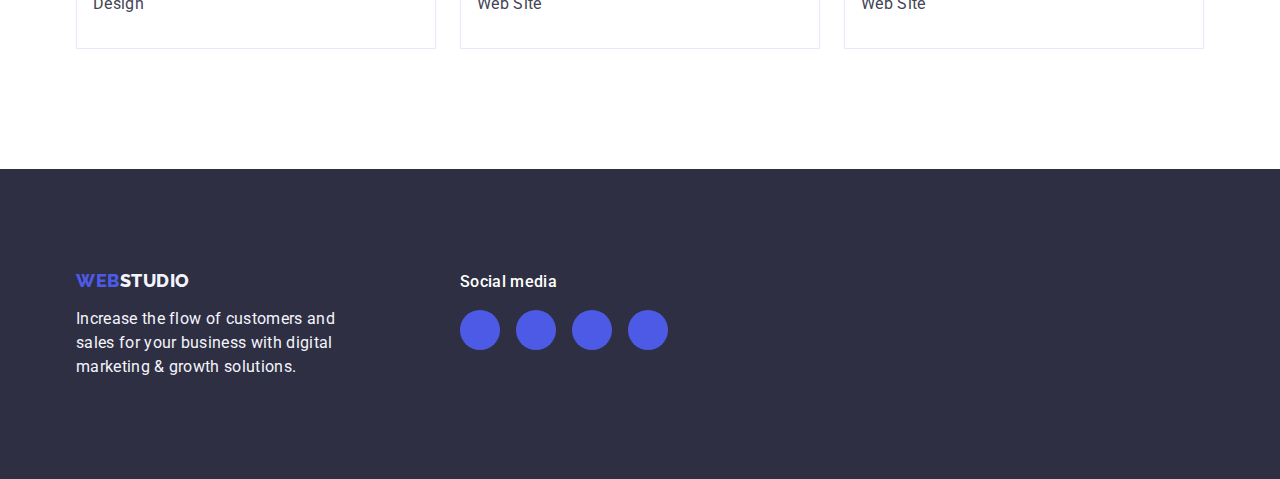
==== commit 8431aaed: "Update portfolio.html" ====
--- a/portfolio.html
+++ b/portfolio.html
@@ -19,7 +19,7 @@
             <ul class="menu list">
               <li><a href="./index.html" class="link-first link goto">Studio</a></li>
               <li><a href="./portfolio.html" class="link-first link goto link-active">Portfolio</a></li>
-              <li><a href="" class="link-first link">Contacts</a></li>
+              <li><a href="" class="link-first link goto">Contacts</a></li>
             </ul>
           </nav>
           <address class="address">
--- a/css/styles.css
+++ b/css/styles.css
@@ -231,6 +231,7 @@
     height: 100%;
     width: 100%;
     transition: transform 250ms cubic-bezier(0.4, 0, 0.2, 1);
+    transform: translateY(100%);
 }
 .goto:hover .p-desc, .goto:focus .p-desc { 
     transform: translateY(0%); }
@@ -314,22 +315,16 @@
 .link-active {
     color: var(--sixth-color-text);
 }
+.link-active::after {
+    transition: box-shadow 250ms cubic-bezier(0.4, 0, 0.2, 1);
+}
 .link-first:hover {
     color:#404bbf;
 }
 .link-first:focus {
     color:#404bbf;
 }
-.link-first::after {
-    content: '';
-    position: absolute;
-    left: 0;
-    bottom: -1px;
-    height: 4px;
-    background-color: var(--sixth-color-text);
-    border-radius: 2px;
-    width: 100%;
-}
+
 .logo link {
    color: var(--fourth-color-text);
    font-family: "Raleway", sans-serif;
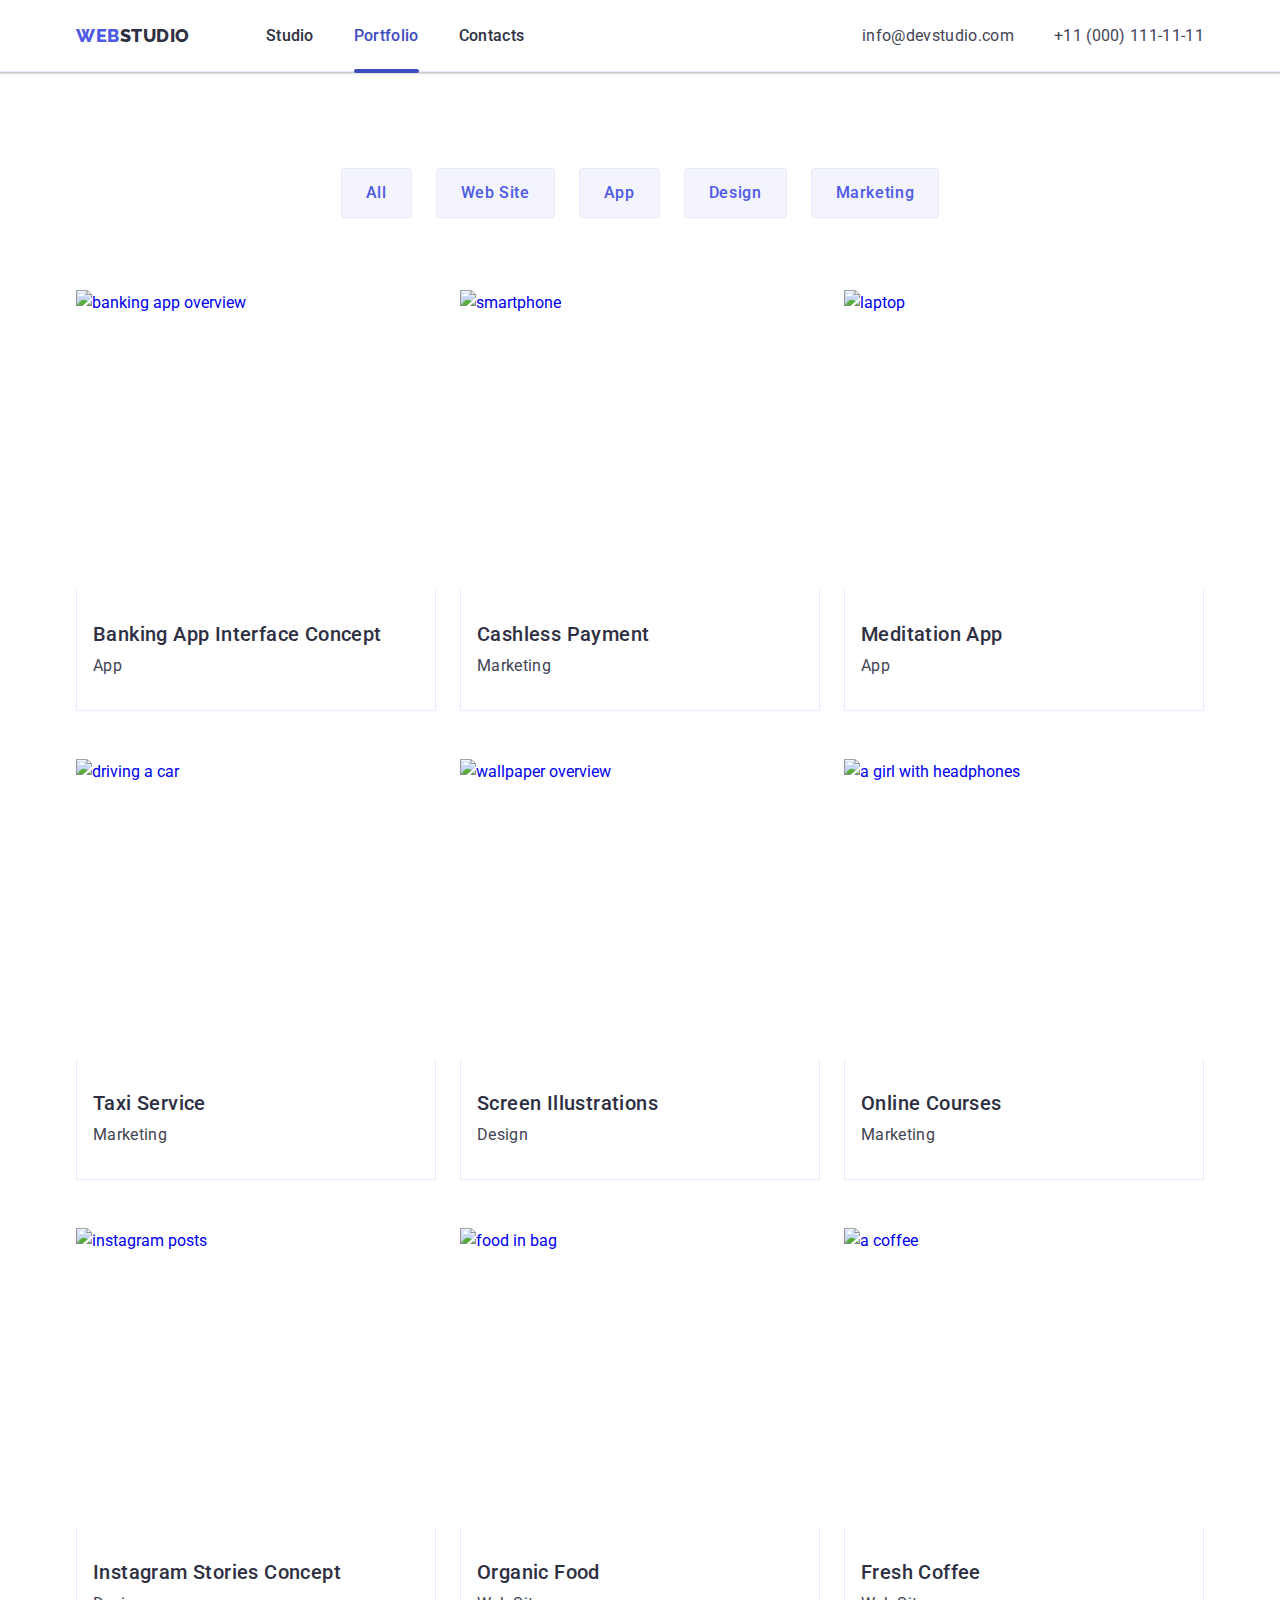
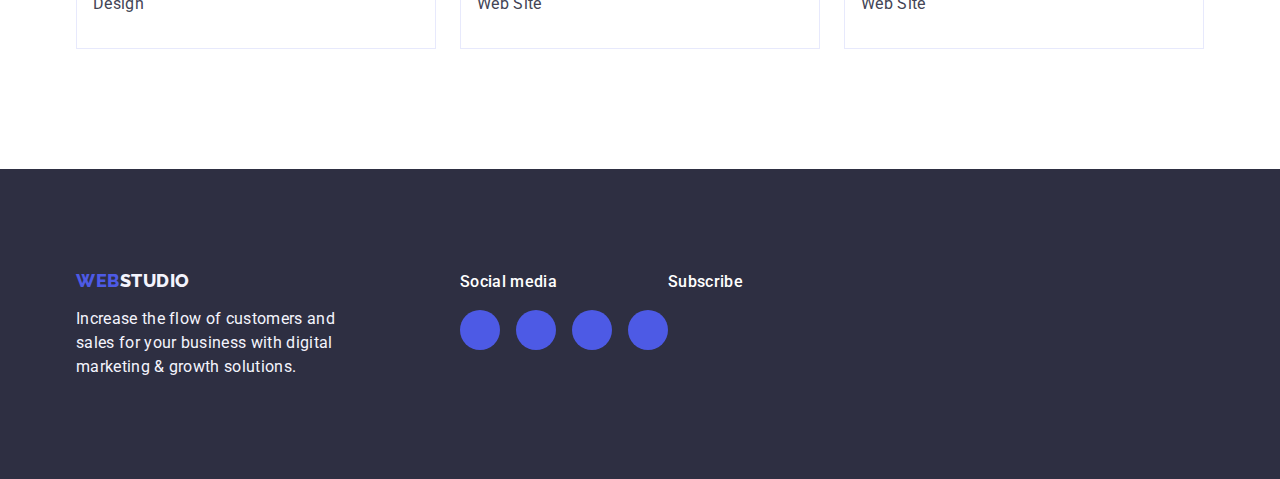
==== commit 24960fc6: "c" ====
--- a/portfolio.html
+++ b/portfolio.html
@@ -7,7 +7,7 @@
     <link rel="preconnect" href="https://fonts.googleapis.com">
     <link rel="preconnect" href="https://fonts.gstatic.com" crossorigin>
     <link href="https://fonts.googleapis.com/css2?family=Raleway:wght@800&family=Roboto:wght@400;500;700;900&display=swap" rel="stylesheet">
-    <link rel="stylesheet" href="modern-normalize.min.css">
+    <link rel="stylesheet" type="text/css" href="https://cdnjs.cloudflare.com/ajax/libs/modern-normalize/2.0.0/modern-normalize.min.css">
     <link rel="stylesheet" href="./css/styles.css"/>
     <title>Moja strona</title>
    </head>
@@ -186,6 +186,9 @@
                   </li>
             </ul>
             </div>
+            <div class="form-wrapper">
+              <p class="form-paragraph">Subscribe</p>
+            </div>
         </div>
     </footer>
     <script src="./modal.js"></script>
--- a/css/styles.css
+++ b/css/styles.css
@@ -41,9 +41,6 @@
 .span {
     color: var(--fourth-color-text)
 }
-.span-header:hover {
-    color:#404bbf;
-}
 
 .menu {
     display: flex;
@@ -201,7 +198,7 @@
 }
 .apps {
     display: block;
-    transition: box shadow 250ms cubic-bezier(0.4, 0, 0.2, 1);
+    transition: box-shadow 250ms cubic-bezier(0.4, 0, 0.2, 1);
 }
 .apps:hover {
     box-shadow: 0px 1px 6px rgba(46, 47, 66, 0.08), 0px 1px 1px rgba(46, 47, 66, 0.16), 0px 2px 1px rgba(46, 47, 66, 0.08); 
@@ -263,9 +260,7 @@
     background-color:  #404BBF;
 }
 
-.goto:hover  {
-    color:var(--color-white);
-}
+
 .press {
     color: var(--second-color-text);
     background-color: var(--fifth-color-text);
@@ -286,7 +281,7 @@
     border: 1px solid transparent;
     box-shadow: 0px 3px 1px rgba(0, 0, 0, 0.1), 0px 2px 1px rgba(0, 0, 0, 0.08), 0px 2px 2px rgba(0, 0, 0, 0.12);
 }
-.highlight:hover, .highlight-two:hover {
+.highlight:hover {
     color:#404bbf; 
 }
 
@@ -316,6 +311,14 @@
     color: var(--sixth-color-text);
 }
 .link-active::after {
+    content: '';
+    position: absolute;
+    left: 0;
+    bottom: -1px;
+    height: 4px;
+    background-color: var(--sixth-color-text);
+    border-radius: 2px;
+    width: 100%;
     transition: box-shadow 250ms cubic-bezier(0.4, 0, 0.2, 1);
 }
 .link-first:hover {
@@ -352,7 +355,7 @@
 .first-section {
     background-color: var(--fourth-color-text);
     padding: 188px 0;
-    background-image: linear-gradient(rgba(46, 47, 66, 0.7), rgba(46, 47, 66, 0.7)), url(./images/peopleoffice.jpg);
+    background-image: linear-gradient(rgba(46, 47, 66, 0.7), rgba(46, 47, 66, 0.7)), url(../images/peopleoffice.jpg);
     max-width: 1440px;
     background-repeat: no-repeat; 
     background-position: center;
@@ -525,6 +528,14 @@
 .point-first {
     width: calc((100% - 48px) / 3);
 }
+.form-paragraph {
+    margin-bottom: 16px;
+    font-weight: 500;
+    font-size: 16px;
+    line-height: 1.5;
+    letter-spacing: 0.02em;
+    color: var(--color-white);
+}
 .modal-wapper {
     position: fixed;
     top: 0;
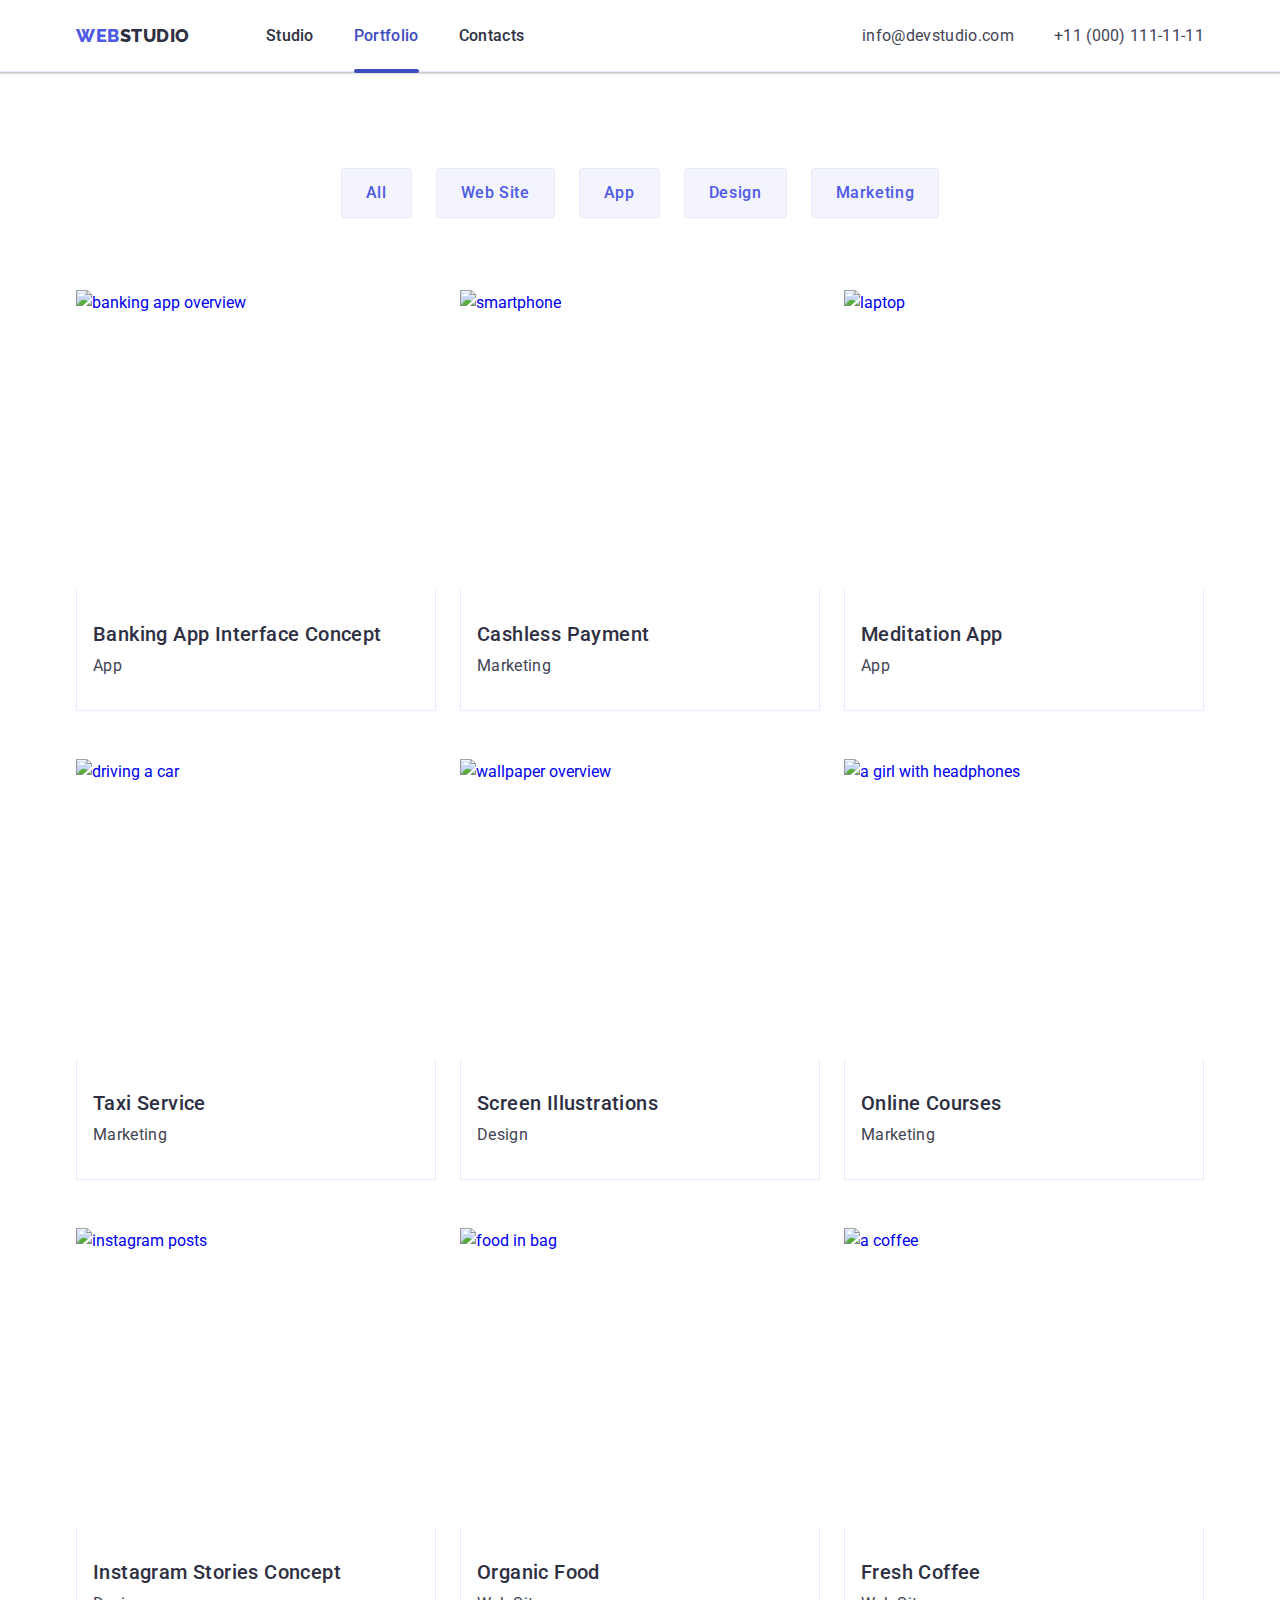
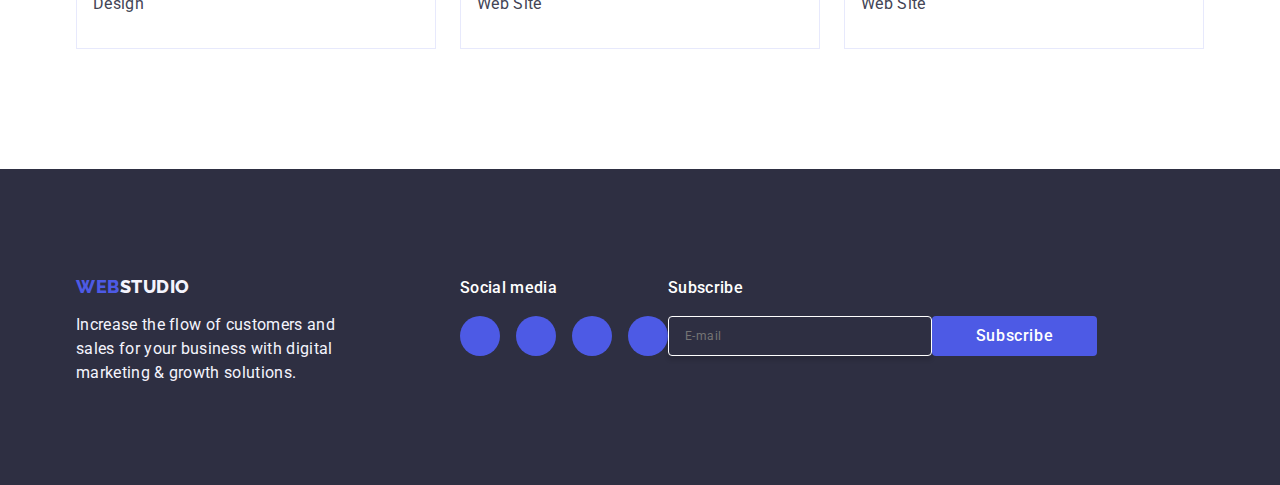
==== commit 589689a8: "Update portfolio.html" ====
--- a/portfolio.html
+++ b/portfolio.html
@@ -187,7 +187,17 @@
             </ul>
             </div>
             <div class="form-wrapper">
-              <p class="form-paragraph">Subscribe</p>
+              <p class="form-paragraph">Subscribe
+                <svg class="form-icon" width="24" height="24">
+                  <use href="./images/icons.svg#icon-Frame-3"></use>
+                </svg>
+              </p>
+              <form class="subscribe-form">
+                <label class="subscribe-label">
+                  <input class="subscribe-input" type="email" name="email" placeholder="E-mail" />
+                </label>
+                <button type="submit" class="subscribe-button">Subscribe</button>
+              </form>
             </div>
         </div>
     </footer>
--- a/css/styles.css
+++ b/css/styles.css
@@ -536,6 +536,46 @@
     letter-spacing: 0.02em;
     color: var(--color-white);
 }
+.subscribe-form {
+    display: flex;
+}
+.subscribe-label {
+    gap: 24px;
+}
+
+.subscribe-input {
+    width: 264px;
+    height: 40px;
+    border: 1px solid #ffffff;
+    background-color: transparent;
+    font-size: 12px;
+    line-height: 1.5;
+    letter-spacing: 0.04em;
+    padding-left: 16px;
+    box-shadow: 0px 4px 4px 0px rgba(0, 0, 0, 0.15);
+    border-radius: 4px;
+    color: var(--color-white);
+}
+.subscribe-button {
+    min-width: 165px;
+    height: 40px;
+    display: flex;
+    justify-content: center;
+    align-items: center;
+    font-family: "Roboto", sans-serif;
+    font-size: 16px;
+    font-weight: 500;
+    line-height: 1.5;
+    letter-spacing: 0.04em;
+    color: var(--color-white);
+    cursor: pointer;
+    background-color: var(--second-color-text);
+    border: none;
+    border-radius: 4px;
+}
+.form-icon {
+    margin-left: 16px;
+}
 .modal-wapper {
     position: fixed;
     top: 0;
@@ -561,6 +601,7 @@
    box-shadow: 0px 1px 1px rgba(0, 0, 0, 0.14), 0px 1px 3px rgba(0, 0, 0, 0.12), 0px 2px 1px rgba(0, 0, 0, 0.2);
    border-radius: 4px;
    transition: transform 250ms cubic-bezier(0.4, 0, 0.2, 1);
+   padding: 72px 24px 24px 24px;
 }
 .modal-button {
     position: absolute;
@@ -597,3 +638,12 @@
 .modal-icon:focus {
     fill: var(--color-white);
 }
+.modal-paragraph {
+    font-weight: 500;
+    font-size: 16px;
+    line-height: 1.5;
+    text-align: center;
+    letter-spacing: 0.02em;
+    color: var(--fourth-color-text);
+    margin-bottom: 16px;
+}
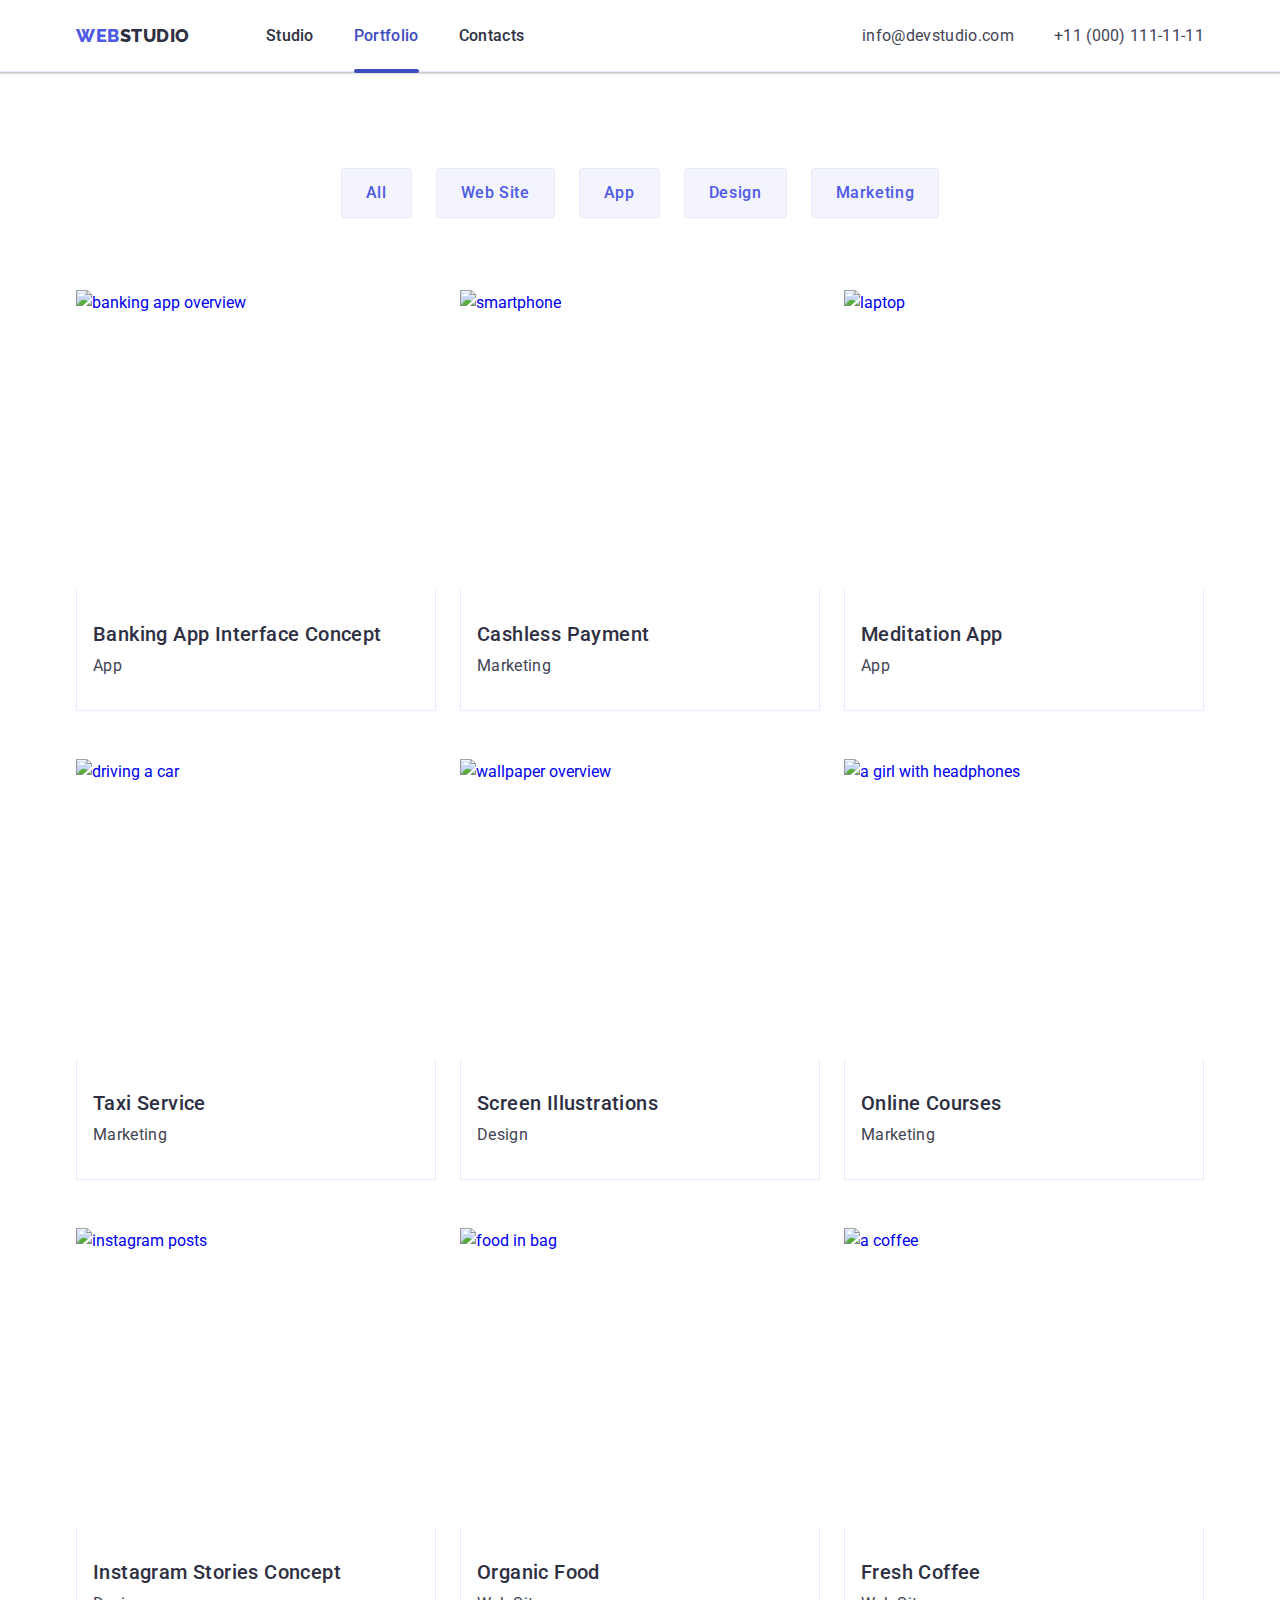
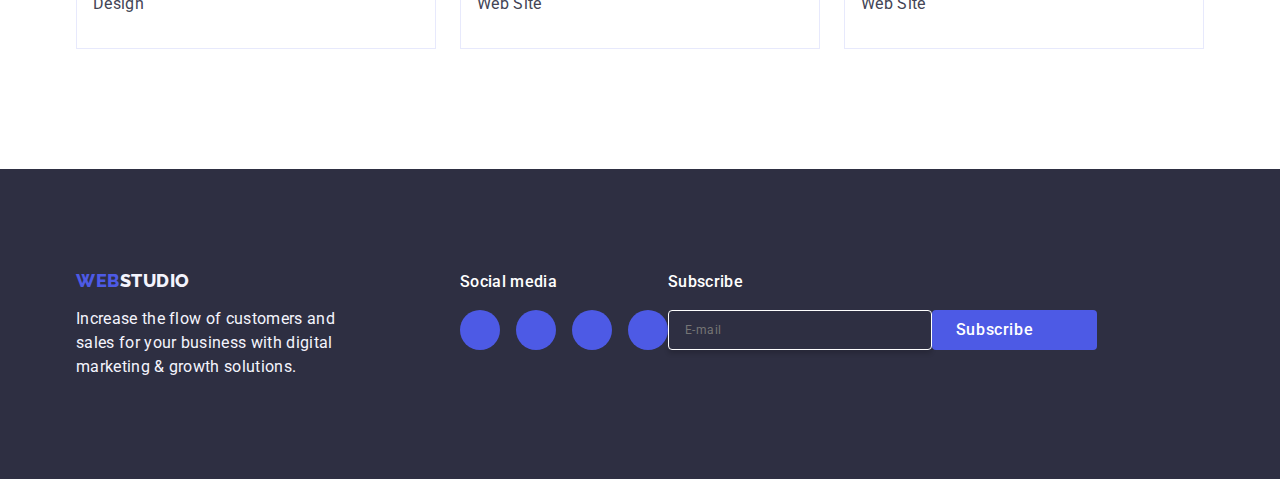
==== commit 166864a2: "Update portfolio.html" ====
--- a/portfolio.html
+++ b/portfolio.html
@@ -187,16 +187,16 @@
             </ul>
             </div>
             <div class="form-wrapper">
-              <p class="form-paragraph">Subscribe
-                <svg class="form-icon" width="24" height="24">
-                  <use href="./images/icons.svg#icon-Frame-3"></use>
-                </svg>
-              </p>
+              <p class="form-paragraph">Subscribe</p>
               <form class="subscribe-form">
                 <label class="subscribe-label">
                   <input class="subscribe-input" type="email" name="email" placeholder="E-mail" />
                 </label>
-                <button type="submit" class="subscribe-button">Subscribe</button>
+                 <button type="submit" class="subscribe-button">Subscribe
+                  <svg class="form-icon" width="24" height="24">
+                    <use href="./images/icons.svg#icon-Frame-3"></use>
+                  </svg>
+                 </button>
               </form>
             </div>
         </div>
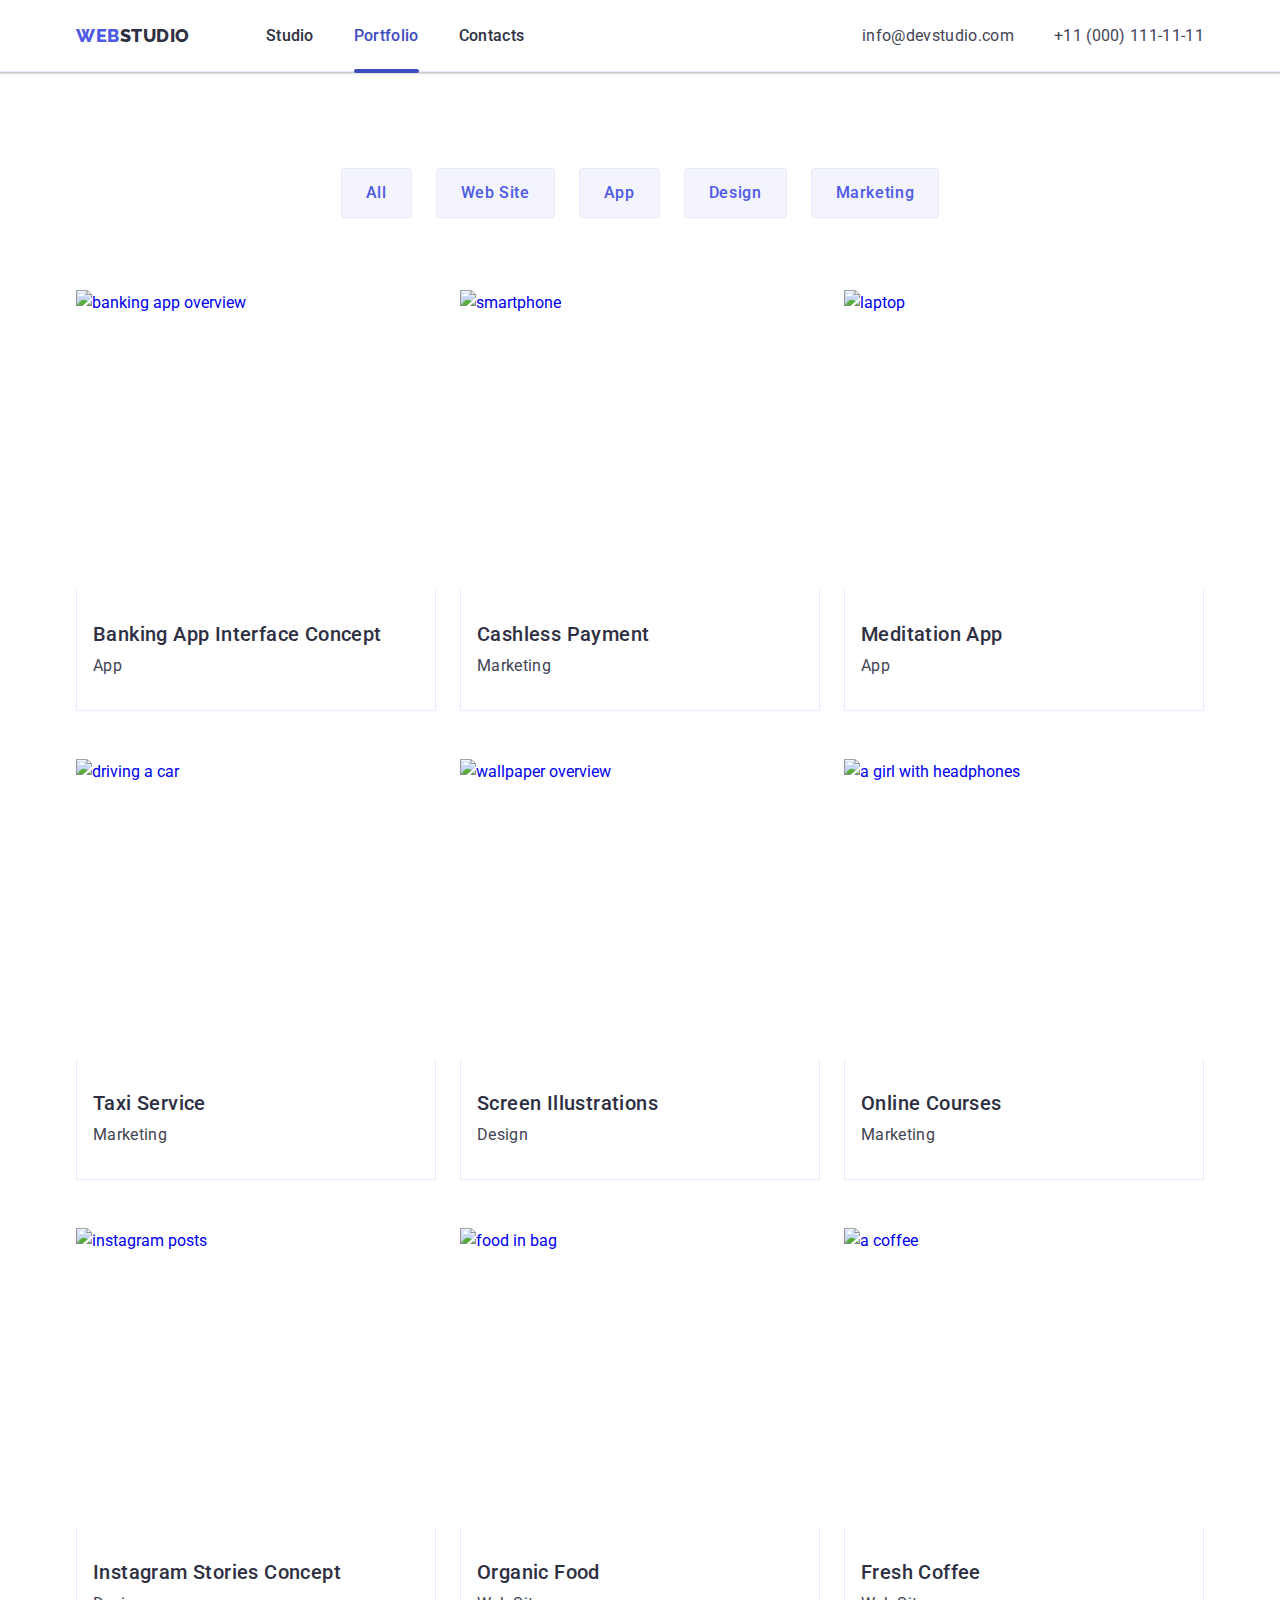
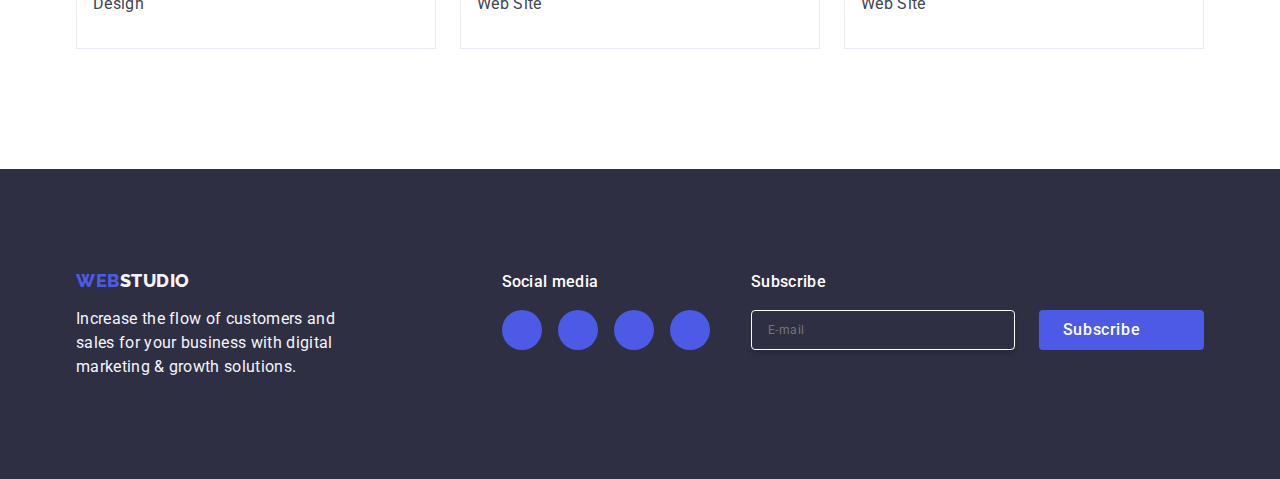
==== commit 5e72fc2f: "c" ====
--- a/portfolio.html
+++ b/portfolio.html
@@ -190,7 +190,7 @@
               <p class="form-paragraph">Subscribe</p>
               <form class="subscribe-form">
                 <label class="subscribe-label">
-                  <input class="subscribe-input" type="email" name="email" placeholder="E-mail" />
+                  <input class="subscribe-input" type="email" name="email" placeholder="E-mail" required />
                 </label>
                  <button type="submit" class="subscribe-button">Subscribe
                   <svg class="form-icon" width="24" height="24">
--- a/css/styles.css
+++ b/css/styles.css
@@ -455,6 +455,7 @@
 .footer-wrapper {
     display: flex;
     align-items: baseline;
+    justify-content: space-between;
 }
 .footer-wrapper-second {
     margin-right: 120px;
@@ -538,11 +539,8 @@
 }
 .subscribe-form {
     display: flex;
-}
-.subscribe-label {
     gap: 24px;
 }
-
 .subscribe-input {
     width: 264px;
     height: 40px;
@@ -572,6 +570,9 @@
     background-color: var(--second-color-text);
     border: none;
     border-radius: 4px;
+}
+.subscribe-button:hover {
+    background-color: var(--sixth-color-text);
 }
 .form-icon {
     margin-left: 16px;
@@ -647,3 +648,135 @@
     color: var(--fourth-color-text);
     margin-bottom: 16px;
 }
+.form-title {
+    color: var(--fourth-color-text);
+    text-align: center;
+    font-family: "Roboto", sans-serif;
+font-size: 16px;
+font-style: normal;
+font-weight: 500;
+line-height: 24px;
+letter-spacing: 0.32px;
+margin-bottom: 16px;
+}
+.div-form {
+    margin-bottom: 8px;
+}
+.name-label {
+    font-size: 12px;
+    line-height: 1.17;
+    letter-spacing: 0.04em;
+    color: var(--seventh-color-text);
+    display: block;
+    margin-bottom: 4px;
+    margin-top: 8px;
+}
+.div-label {
+    position: relative;
+}
+.input-label {
+    width: 100%;
+    height: 40px;
+    border: 1px solid rgba(46, 47, 66, 0.4);
+    border-radius: 4px;
+    background-color: transparent;
+    padding-left: 38px; 
+    outline: transparent;
+    transition: border-color 250ms cubic-bezier(0.4, 0, 0.2, 1);
+}
+.icon-label {
+    position: absolute;
+    left: 16px;
+    top: 50%; 
+    transform: translateY(-50%);
+    transition: fill 250ms cubic-bezier(0.4, 0, 0.2, 1);
+}
+.icon-label:focus {
+fill: var(--second-color-text);
+}
+.div-textarea {
+    margin-bottom: 16px;
+}
+.textfield {
+    width: 100%;
+    height: 120px;
+    font-size: 12px;
+    line-height: 1.17;
+    letter-spacing: 0.04em;
+    color: rgba(46, 47, 66, 0.4);
+    border: 1px solid rgba(46, 47, 66, 0.4);
+    border-radius: 4px;
+    background-color: transparent;
+    padding: 8px 16px;
+    outline: transparent;
+    resize: none;
+    transition: border-color 250ms cubic-bezier(0.4, 0, 0.2, 1);
+    font-family: "Roboto", sans-serif;
+}
+.textfield:focus-within {
+    border-color: var(--second-color-text);
+}
+.checkfield-wrapper {
+    margin-bottom: 24px;
+}
+.checkfield-label {
+    display: block;
+    text-align: center;
+    font-size: 12px;
+    line-height: 1.17;
+    letter-spacing: 0.04em;
+    color: var(--seventh-color-text);
+    white-space: nowrap;
+  overflow: hidden;
+  text-overflow: ellipsis;
+}
+.checkfield-span {
+    width: 16px;
+    height: 16px;
+    border: 1px solid rgba(46, 47, 66, 0.4);
+    border-radius: 2px;
+    transition: background-color 250ms cubic-bezier(0.4, 0, 0.2, 1), border 250ms cubic-bezier(0.4, 0, 0.2, 1), fill 250ms cubic-bezier(0.4, 0, 0.2, 1);
+    display: inline-flex;
+    align-items: center;
+    justify-content: center;
+    fill: transparent;
+}
+.checkfield-span input[type="text"]:checked {
+    background-color: var(--sixth-color-text);
+    border: none;
+    fill: var(--fifth-color-text);
+}
+.checkfield-link {
+    color: var(--second-color-text);
+}
+.checkfield-button {
+    display: block;
+    min-width: 169px;
+    height: 56px;
+    font-family: "Roboto", sans-serif; 
+    font-weight: 500;
+    line-height: 1.5;
+    letter-spacing: 0.04em;
+    color: var(--color-white);
+    cursor: pointer;
+    background-color: var(--second-color-text);
+    border: none;
+    border-radius: 4px;
+    font-size: 16px;
+    transition: background-color 250ms cubic-bezier(0.4, 0, 0.2, 1);
+    margin: auto;
+}
+.checkfield-button:hover {
+    background-color: var(--sixth-color-text);
+}
+.checkfield-input:checked + .checkfield-label .checkfield-span {
+    background-color:var(--sixth-color-text);
+    border: none; 
+    fill: var(--fifth-color-text);
+}
+.input-label:focus {
+     border-color: var(--second-color-text);
+     }
+.div-label:focus-within {
+     fill: var(--second-color-text);
+     }
